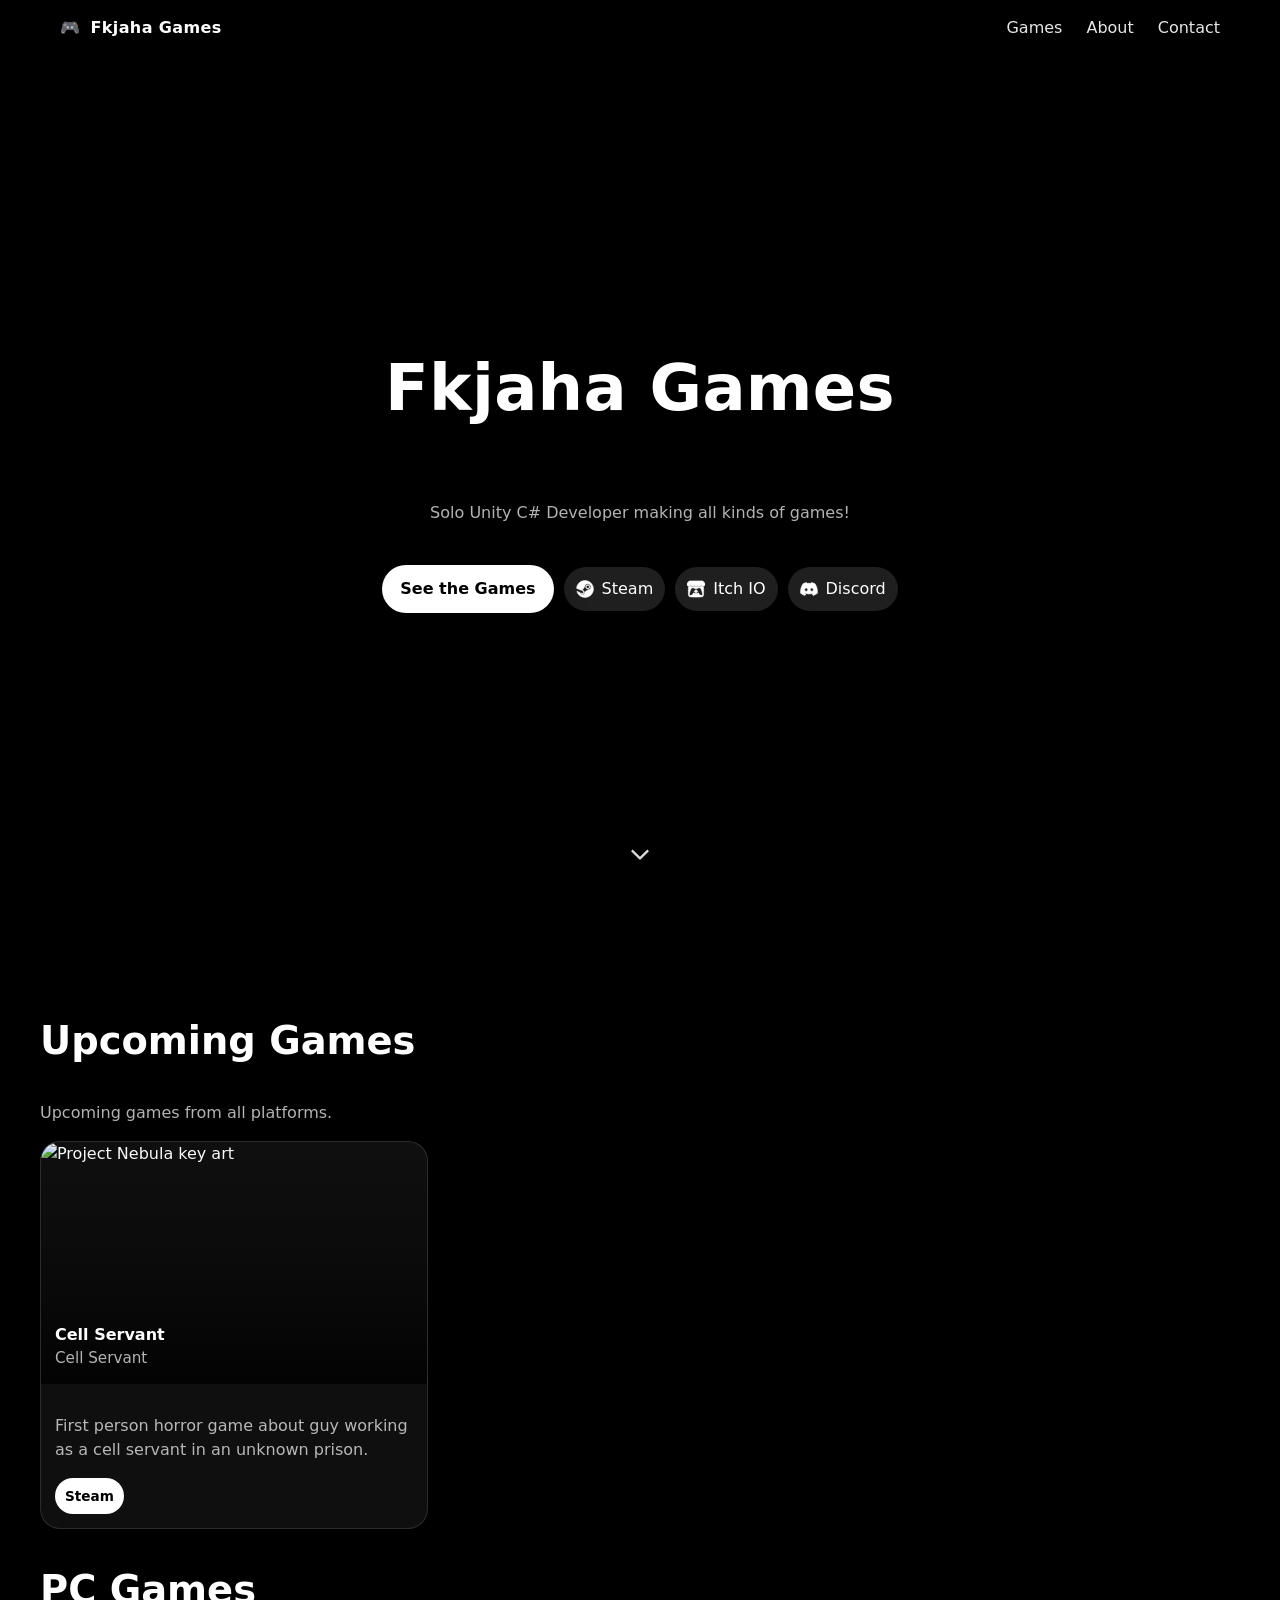
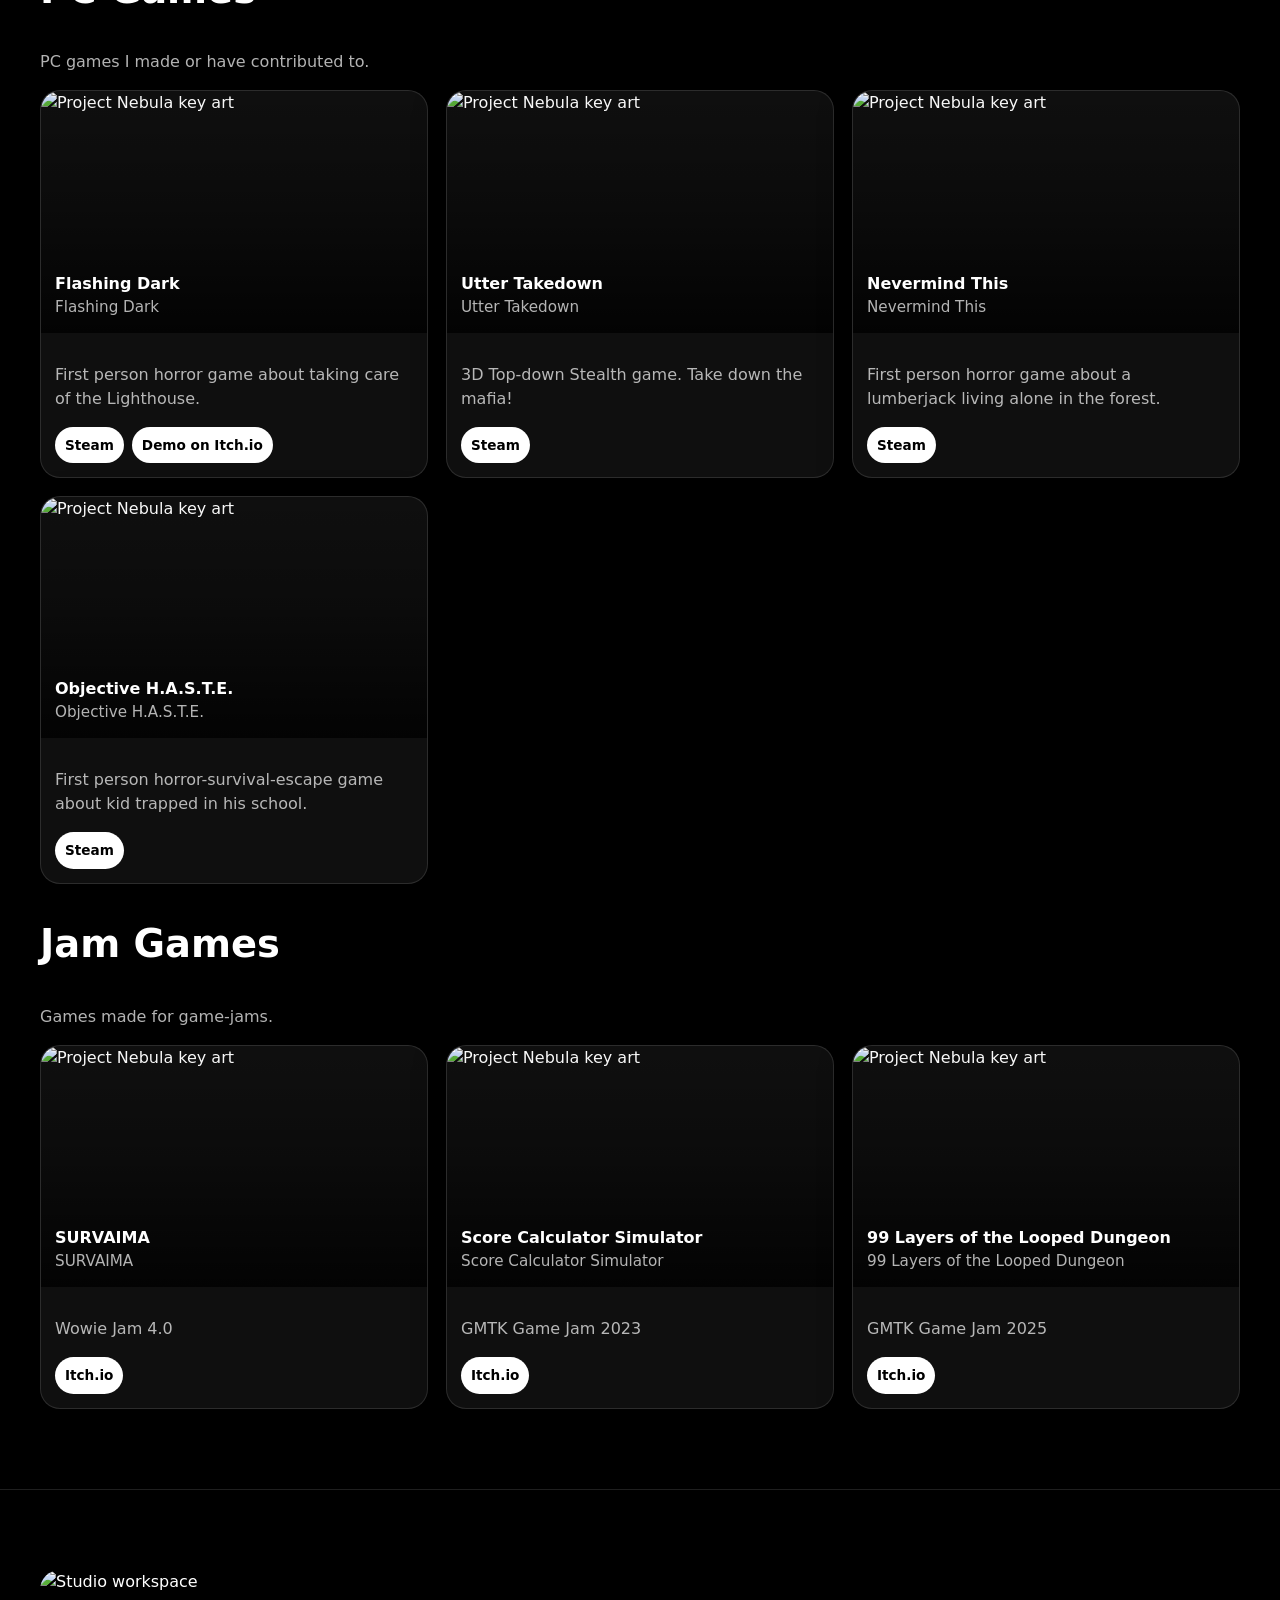
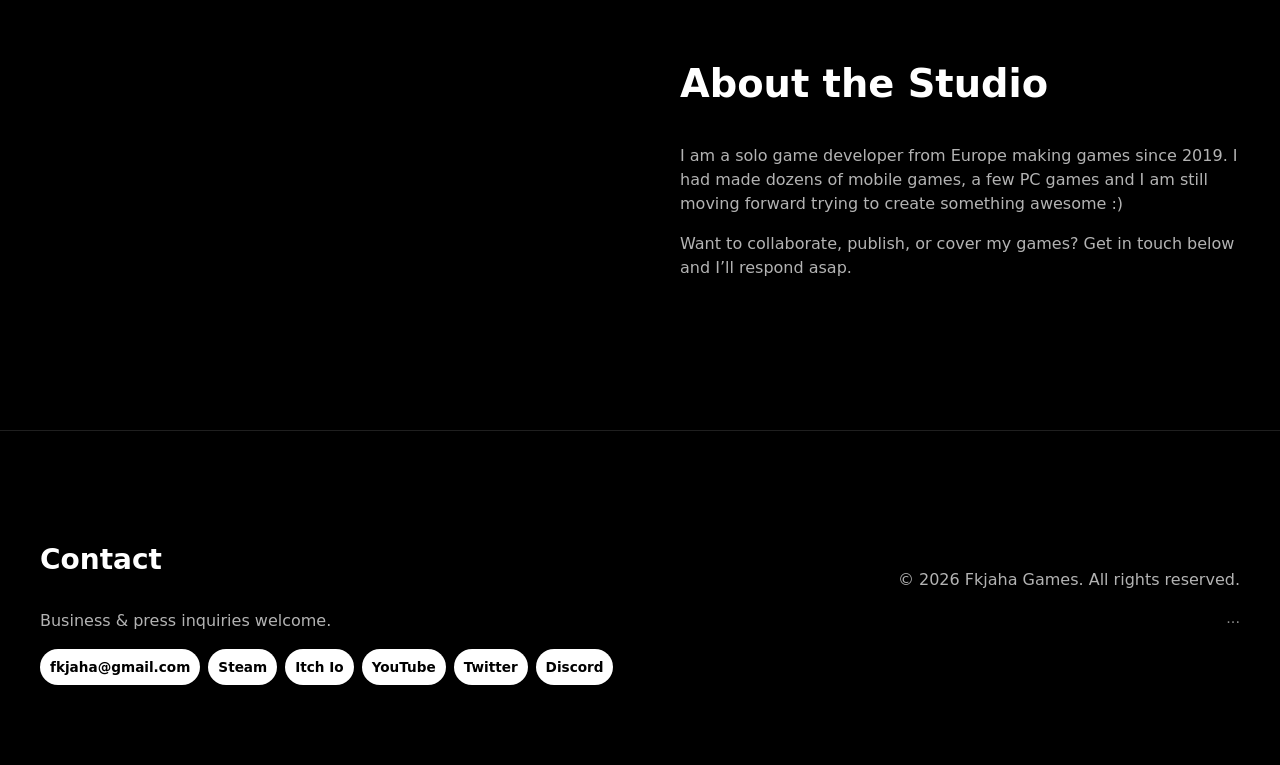
==== index.html @ a29e0e58 "3.1 - more games" ====
<!DOCTYPE html>
<html lang="en">
<head>
  <meta charset="utf-8" />
  <meta name="viewport" content="width=device-width, initial-scale=1" />
  <title>Fkjaha Games</title>
  <link rel="icon" type="image/png" href="https://yt3.googleusercontent.com/ytc/AIdro_mmGv72A8cWtKlKcP1cpqlH56j5a9amsbI1IJMh0xa7Dw=s160-c-k-c0x00ffffff-no-rj">
  <meta name="description" content="Fkjaha - a solo unity c# game developer." />
  <style>
    :root{
      --bg:#000;--fg:#fff;--muted:rgba(255,255,255,.7);--muted2:rgba(255,255,255,.55);
      --card:rgba(255,255,255,.06);--card-border:rgba(255,255,255,.12);
      --accent:#fff;--radius:16px;--radius-lg:20px;--shadow:0 10px 30px rgba(0,0,0,.5);
      --max:1200px
    }
    *{box-sizing:border-box}
    html,body{height:100%}
    html{scroll-behavior:smooth}
    body{margin:0;background:var(--bg);color:var(--fg);font:16px/1.5 system-ui,-apple-system,Segoe UI,Roboto,Ubuntu,"Helvetica Neue",Arial}
    a{color:inherit;text-decoration:none}
    img,video{display:block;max-width:100%}

    /* Header */
    header.site-header{position:fixed;inset:0 auto auto 0;height:auto;z-index:50;width:100%;transition:background .25s ease,backdrop-filter .25s ease}
    header.site-header .wrap{max-width:var(--max);margin:0 auto;padding:16px 20px;display:flex;align-items:center;justify-content:space-between}
    header.site-header a.brand{display:flex;gap:10px;align-items:center;font-weight:700;letter-spacing:.4px}
    header.site-header nav{display:none;gap:24px}
    header.site-header.solid{background:rgba(0,0,0,.8);backdrop-filter:saturate(120%) blur(8px)}
    @media (min-width: 768px){header.site-header nav{display:flex}}
    header.site-header nav a{opacity:.9}
    header.site-header nav a:hover{opacity:1}

    /* Hero */
    section.hero{position:relative;height:100svh;overflow:hidden}
    .hero .bg-video{position:absolute;inset:0}
    .hero .bg-video video{width:100%;height:100%;object-fit:cover}
    .hero .overlay{position:absolute;inset:0;background:linear-gradient(#00000066,#00000055 30%,#000000cc)}
    .hero .content{position:relative;z-index:1;height:100%;display:flex;flex-direction:column;align-items:center;justify-content:center;text-align:center;padding:0 24px}
    .title{font-size:clamp(32px,6vw,64px);font-weight:900;letter-spacing:.3px;text-shadow:0 6px 24px rgba(0,0,0,.5)}
    .tagline{margin-top:12px;max-width:720px;color:var(--muted)}
    .cta-row{margin-top:24px;display:flex;gap:10px;align-items:center;flex-wrap:wrap;justify-content:center}
    .btn{background:var(--accent);color:#000;padding:12px 18px;border-radius:999px;font-weight:700;box-shadow:var(--shadow);transform:translateY(0);transition:transform .12s ease}
    .btn:hover{transform:translateY(-2px)}
    .social-pill{display:inline-flex;align-items:center;gap:8px;background:rgba(255,255,255,.12);padding:10px 12px;border-radius:999px}
    .social-pill:hover{background:rgba(255,255,255,.2)}
    .chevron{position:absolute;bottom:24px;opacity:.85}
    .chevron svg{width:28px;height:28px;animation:float 1.4s infinite}
    @media (prefers-reduced-motion: reduce){.chevron svg{animation:none}}
    @keyframes float{0%,100%{transform:translateY(0)}50%{transform:translateY(-6px)}}

    /* Sections */
    section{position:relative}
    .section{padding:80px 20px}
    .container{max-width:var(--max);margin:0 auto}
    .h2{font-size:clamp(26px,3vw,40px);font-weight:800}
    .muted{color:var(--muted)}

    /* Games grid */
    .grid{display:grid;gap:18px}
    @media(min-width:640px){.grid{grid-template-columns:repeat(2,1fr)}}
    @media(min-width:1024px){.grid{grid-template-columns:repeat(3,1fr)}}

    .game-card{position:relative;overflow:hidden;border-radius:var(--radius-lg);background:var(--card);border:1px solid var(--card-border);box-shadow:var(--shadow)}
    .game-media{position:relative;aspect-ratio:16/10}
    .card-cover,.card-video{position:absolute;inset:0;width:100%;height:100%;object-fit:cover;transition:opacity .35s ease}
    .card-video{opacity:0}
    .game-card:hover .card-video{opacity:1}
    .game-card:hover .card-cover{opacity:0}
    .media-grad{position:absolute;inset:0;background:linear-gradient(to top,rgba(0,0,0,.8),rgba(0,0,0,.25) 55%,transparent)}
    .card-text{position:absolute;left:0;right:0;bottom:0;padding:14px}
    .game-title{font-weight:700}
    .game-sub{color:var(--muted);font-size:.95rem}
    .body{padding:14px}
    .links{display:flex;gap:8px;flex-wrap:wrap;margin-top:10px}
    .chip{display:inline-flex;align-items:center;gap:8px;background:#fff;color:#000;padding:8px 10px;border-radius:999px;font-weight:700;font-size:.85rem}

    /* About */
    .about{display:grid;gap:24px;align-items:center}
    @media(min-width: 900px){.about{grid-template-columns:1.1fr 1fr}}
    .about img{border-radius:var(--radius-lg);box-shadow:var(--shadow);height:380px;object-fit:cover;width:100%}

    /* Footer */
    footer{border-top:1px solid var(--card-border)}
    .footer-wrap{display:grid;gap:24px;align-items:center}
    @media(min-width: 900px){.footer-wrap{grid-template-columns:1fr 1fr}}
    .right{text-align:left}
    @media(min-width: 900px){.right{text-align:right}}
    .note{color:var(--muted2);font-size:.9rem}
  </style>
  <script>
	function createGameElement(project) {
	  let game = `
	  <article class="game-card" data-game>
          <div class="game-media">
            <img class="card-cover" src=${project.image} alt="Project Nebula key art">
            <video class="card-video" muted playsinline loop preload="metadata">
              <source src=${project.videoPath} type="video/mp4">
            </video>
            <div class="media-grad" aria-hidden="true"></div>
            <div class="card-text">
              <div class="game-title">${project.title}</div>
              <div class="game-sub">${project.title}</div>
            </div>
          </div>
          <div class="body">
            <p class="muted">${project.shortDescription}</p>
            <div class="links">

			${project.links.map(link => `<a class="chip" href=${link.url} target="_blank" rel="noreferrer noopener">${link.name}</a>`).join('')}

            </div>
          </div>
        </article>`;

	  return game;
	}
  
  	const projects = [
    {
	  title: "Flashing Dark",
	  shortDescription: "First person horror game about taking care of the Lighthouse.",
	  image: "https://shared.fastly.steamstatic.com/store_item_assets/steam/apps/2838490/capsule_616x353.jpg?t=1746367778);",
	  links: [
		{ name: "Steam", url: "https://store.steampowered.com/app/2838490/Flashing_Dark/" },
		{ name: "Demo on Itch.io", url: "https://fkjaha.itch.io" },
	  ],
	  videoPath: "/assets/flashing_trailer_steam.mp4"
	},
	{
	  title: "Utter Takedown",
	  shortDescription: "3D Top-down Stealth game. Take down the mafia!",
	  image: "https://shared.fastly.steamstatic.com/store_item_assets/steam/apps/2338500/capsule_616x353.jpg?t=1746367739)",
	  links: [
		{ name: "Steam", url: "https://store.steampowered.com/app/2338500/Utter_Takedown/" },
	  ],
	  videoPath: "/assets/ut_trailer_steam.mp4"
	},
	{
	  title: "Nevermind This",
	  shortDescription: "First person horror game about a lumberjack living alone in the forest.",
	  image: "https://shared.fastly.steamstatic.com/store_item_assets/steam/apps/2181100/capsule_616x353.jpg?t=1746367686)",
	  links: [
		{ name: "Steam", url: "https://store.steampowered.com/app/2181100/Nevermind_This/" },
	  ],
	  videoPath: "/assets/nevermind_trailer_steam.mp4"
	},
	{
	  title: "Objective H.A.S.T.E.",
	  shortDescription: "First person horror-survival-escape game about kid trapped in his school.",
	  image: "https://shared.fastly.steamstatic.com/store_item_assets/steam/apps/1631170/capsule_616x353.jpg?t=1746367957)",
	  links: [
		{ name: "Steam", url: "https://store.steampowered.com/app/1631170/Objective_HASTE__Survival_Horror_Escape/" },
	  ],
	  videoPath: "/assets/ohaste_trailer_steam.mp4"
	}
	];
	
	const projectsUnreleased = [
	{
	  title: "Cell Servant",
	  shortDescription: "First person horror game about guy working as a cell servant in an unknown prison.",
	  image: "https://shared.fastly.steamstatic.com/store_item_assets/steam/apps/3686460/123a81c3f212382c99235f05fb83f33fbe8a0d79/capsule_616x353.jpg?t=1746756738",
	  links: [
		{ name: "Steam", url: "https://store.steampowered.com/app/3686460/Cell_Servant/?curator_clanid=4777282" },
	  ],
	  videoPath: "/assets/trailer.mp4"
	}
	];
	
	const projectsMobile = [
    {
	  title: "The Rock | Dwayne Johnson",
	  shortDescription: "100k+ Downloads in 2021",
	  image: "https://image.winudf.com/v2/image1/Y29tLkZramFoYS5Ta2FsYV9zY3JlZW5fNV8xNjM2NTcxOTI3XzAyNw/screen-5.webp?fakeurl=1&type=.webp",
	  links: [
		{ name: "APK Pure", url: "https://apkpure.com/the-rock-dwayne-johnson/com.Fkjaha.Skala" },
	  ],
	  videoPath: "/assets/flashing_trailer_steam.mp4"
	}
	];
	
	const projectsJams = [
    {
	  title: "SURVAIMA",
	  shortDescription: "Wowie Jam 4.0",
	  image: "https://img.itch.zone/aW1hZ2UvMTY2MzYxMC85NzkxNjA4LnBuZw==/original/WayM%2BX.png",
	  links: [
		{ name: "Itch.io", url: "https://fkjaha.itch.io/survaima" },
	  ],
	  videoPath: "/assets/flashing_trailer_steam.mp4"
	},
	{
	  title: "Score Calculator Simulator",
	  shortDescription: "GMTK Game Jam 2023",
	  image: "https://img.itch.zone/aW1nLzEyNzIxNjY2LnBuZw==/315x250%23c/Vq0kK2.png",
	  links: [
		{ name: "Itch.io", url: "https://fkjaha.itch.io/score-calculator" },
	  ],
	  videoPath: "/assets/flashing_trailer_steam.mp4"
	},
	{
	  title: "99 Layers of the Looped Dungeon",
	  shortDescription: "GMTK Game Jam 2025",
	  image: "https://img.itch.zone/aW1hZ2UvMzc3NzM5MS8yMjUwOTc2Ny5wbmc=/347x500/lNKfKl.png",
	  links: [
		{ name: "Itch.io", url: "https://fkjaha.itch.io/99-layers-of-the-looped-dungeon" },
	  ],
	  videoPath: "/assets/flashing_trailer_steam.mp4"
	},
	];
  </script>
</head>
<body>
  <!-- Header -->
  <header class="site-header" id="siteHeader">
    <div class="wrap">
      <a href="#top" class="brand" aria-label="Fkjaha Games">
        <span aria-hidden="true">🎮</span>
        <span id="brandName">Fkjaha Games</span>
      </a>
      <nav aria-label="Primary">
        <a href="#games">Games</a>
        <a href="#about">About</a>
        <a href="#contact">Contact</a>
      </nav>
    </div>
  </header>

  <!-- Hero -->
  <section class="hero" id="top">
    <div class="bg-video" aria-hidden="true">
      <video id="heroVideo" autoplay muted playsinline loop poster="https://images.unsplash.com/photo-1520975618314-8fbc362f7c83?q=80&w=2000&auto=format&fit=crop">
        <source src="/assets/trailer.webm" type="video/webm" />
      </video>
    </div>
    <div class="overlay" aria-hidden="true"></div>
    <div class="content">
      <h1 class="title" id="studioTitle">Fkjaha Games</h1>
      <p class="tagline">Solo Unity C# Developer making all kinds of games!</p>
      <div class="cta-row">
        <a class="btn" href="#games">See the Games</a>
        <a class="social-pill" href="https://store.steampowered.com/curator/43783746" target="_blank" rel="noreferrer noopener" aria-label="Steam">
          <!-- simple icon -->
          <img src="/assets/steam.svg" alt="Custom icon" width="18" height="18" aria-hidden="true" />
          <span>Steam</span>
        </a>
        <a class="social-pill" href="https://fkjaha.itch.io" target="_blank" rel="noreferrer noopener" aria-label="YouTube">
          <img src="/assets/itchio.svg" alt="Custom icon" width="18" height="18" aria-hidden="true" />
          <span>Itch IO</span>
        </a>
        <a class="social-pill" href="https://discord.com/invite/wX6b8AcDfS" target="_blank" rel="noreferrer noopener" aria-label="Discord">
          <img src="/assets/discord.svg" alt="Custom icon" width="18" height="18" aria-hidden="true" />
          <span>Discord</span>
        </a>
      </div>
      <a class="chevron" href="#games" aria-label="Scroll to games">
        <svg viewBox="0 0 24 24" fill="currentColor" aria-hidden="true"><path d="M12 16a1 1 0 0 1-.7-.3l-7-7 1.4-1.4L12 13.6l6.3-6.3 1.4 1.4-7 7a1 1 0 0 1-.7.3Z"/></svg>
      </a>
    </div>
  </section>

  <!-- Games -->
  <section id="games" class="section">
	<div class="container">
      <h2 class="h2">Upcoming Games</h2>
      <p class="muted" style="max-width:720px">Upcoming games from all platforms.</p>

      <div class="grid" id="gamesGrid">
	  
	    <script>
		
			projectsUnreleased.forEach(project => {
			  document.write(createGameElement(project));
			});
			
		</script>
        
      </div>
    </div>
  
    <div class="container">
      <h2 class="h2">PC Games</h2>
      <p class="muted" style="max-width:720px">PC games I made or have contributed to.</p>

      <div class="grid" id="gamesGrid">
	  
	    <script>
		
			projects.forEach(project => {
			  document.write(createGameElement(project));
			});
			
		</script>
        
      </div>
    </div>
	<!-- About 
	<div class="container">
      <h2 class="h2">Mobile Games</h2>
      <p class="muted" style="max-width:720px">Mobile games I made or have contributed to.</p>

      <div class="grid" id="gamesGrid">
	  
	    <script>
		
			projectsMobile.forEach(project => {
			  document.write(createGameElement(project));
			});
			
		</script>
        
      </div>
    </div>-->
	
	<div class="container">
      <h2 class="h2">Jam Games</h2>
      <p class="muted" style="max-width:720px">Games made for game-jams.</p>

      <div class="grid" id="gamesGrid">
	  
	    <script>
		
			projectsJams.forEach(project => {
			  document.write(createGameElement(project));
			});
			
		</script>
        
      </div>
    </div>
  </section>

  <!-- About -->
  <section id="about" class="section" style="border-top:1px solid var(--card-border)">
    <div class="container about">
      <img src="https://images.unsplash.com/photo-1550751827-4bd374c3f58b?q=80&w=1800&auto=format&fit=crop" alt="Studio workspace">
      <div>
        <h2 class="h2">About the Studio</h2>
        <p class="muted" style="margin-top:12px">I am a solo game developer from Europe making games since 2019. I had made dozens of mobile games, a few PC games and I am still moving forward trying to create something awesome :)</p>
        <p class="muted" style="margin-top:12px">Want to collaborate, publish, or cover my games? Get in touch below and I’ll respond asap.</p>
      </div>
    </div>
  </section>

  <!-- Contact / Footer -->
  <footer id="contact" class="section">
    <div class="container footer-wrap">
      <div>
        <h3 class="h2" style="font-size:28px">Contact</h3>
        <p class="muted" style="margin-top:8px">Business & press inquiries welcome.</p>
        <div class="links" style="margin-top:12px;flex-wrap:wrap">
          <a class="chip" href="mailto:fkjaha@gmail.com">fkjaha@gmail.com</a>
          <a class="chip" href="https://store.steampowered.com/curator/43783746" target="_blank" rel="noreferrer noopener">Steam</a>
		  <a class="chip" href="https://fkjaha.itch.io" target="_blank" rel="noreferrer noopener">Itch Io</a>
          <a class="chip" href="https://www.youtube.com/@fkjahadev" target="_blank" rel="noreferrer noopener">YouTube</a>
          <a class="chip" href="https://x.com/fkjaha_dev" target="_blank" rel="noreferrer noopener">Twitter</a>
          <a class="chip" href="https://discord.com/invite/wX6b8AcDfS" target="_blank" rel="noreferrer noopener">Discord</a>
        </div>
      </div>
      <div class="right">
        <p class="muted">© <span id="year"></span> Fkjaha Games. All rights reserved.</p>
        <p class="note" style="margin-top:6px"> ... </p>
      </div>
    </div>
  </footer>

  <script>
    // Sticky header background
    const header = document.getElementById('siteHeader');
    const onScroll = () => {
      if (window.scrollY > 40) header.classList.add('solid');
      else header.classList.remove('solid');
    };
    onScroll();
    window.addEventListener('scroll', onScroll, { passive: true });

    // Game card hover play/pause logic
    const cards = document.querySelectorAll('[data-game]');
    cards.forEach(card => {
      const video = card.querySelector('video.card-video');
      if (!video) return;
      card.addEventListener('mouseenter', () => { try { video.currentTime = 0; video.play(); } catch(e){} });
      card.addEventListener('mouseleave', () => { try { video.pause(); video.currentTime = 0; } catch(e){} });
      // On focus within (keyboard users), play; on blur, pause
      card.addEventListener('focusin', () => { try { video.currentTime = 0; video.play(); } catch(e){} });
      card.addEventListener('focusout', () => { try { video.pause(); video.currentTime = 0; } catch(e){} });
    });

    // Year
    document.getElementById('year').textContent = new Date().getFullYear();
  </script>

  <!--
    🔧 How to use:
    1) Save this as index.html and place your files under /assets/
       - /assets/hero.mp4 (or .webm)
       - /assets/trailers/nebula.mp4, echo.mp4, rift.mp4
    2) Replace titles, text, links, and images with your own.
    3) For more games, duplicate a .game-card and update its contents.
  -->
</body>
</html>
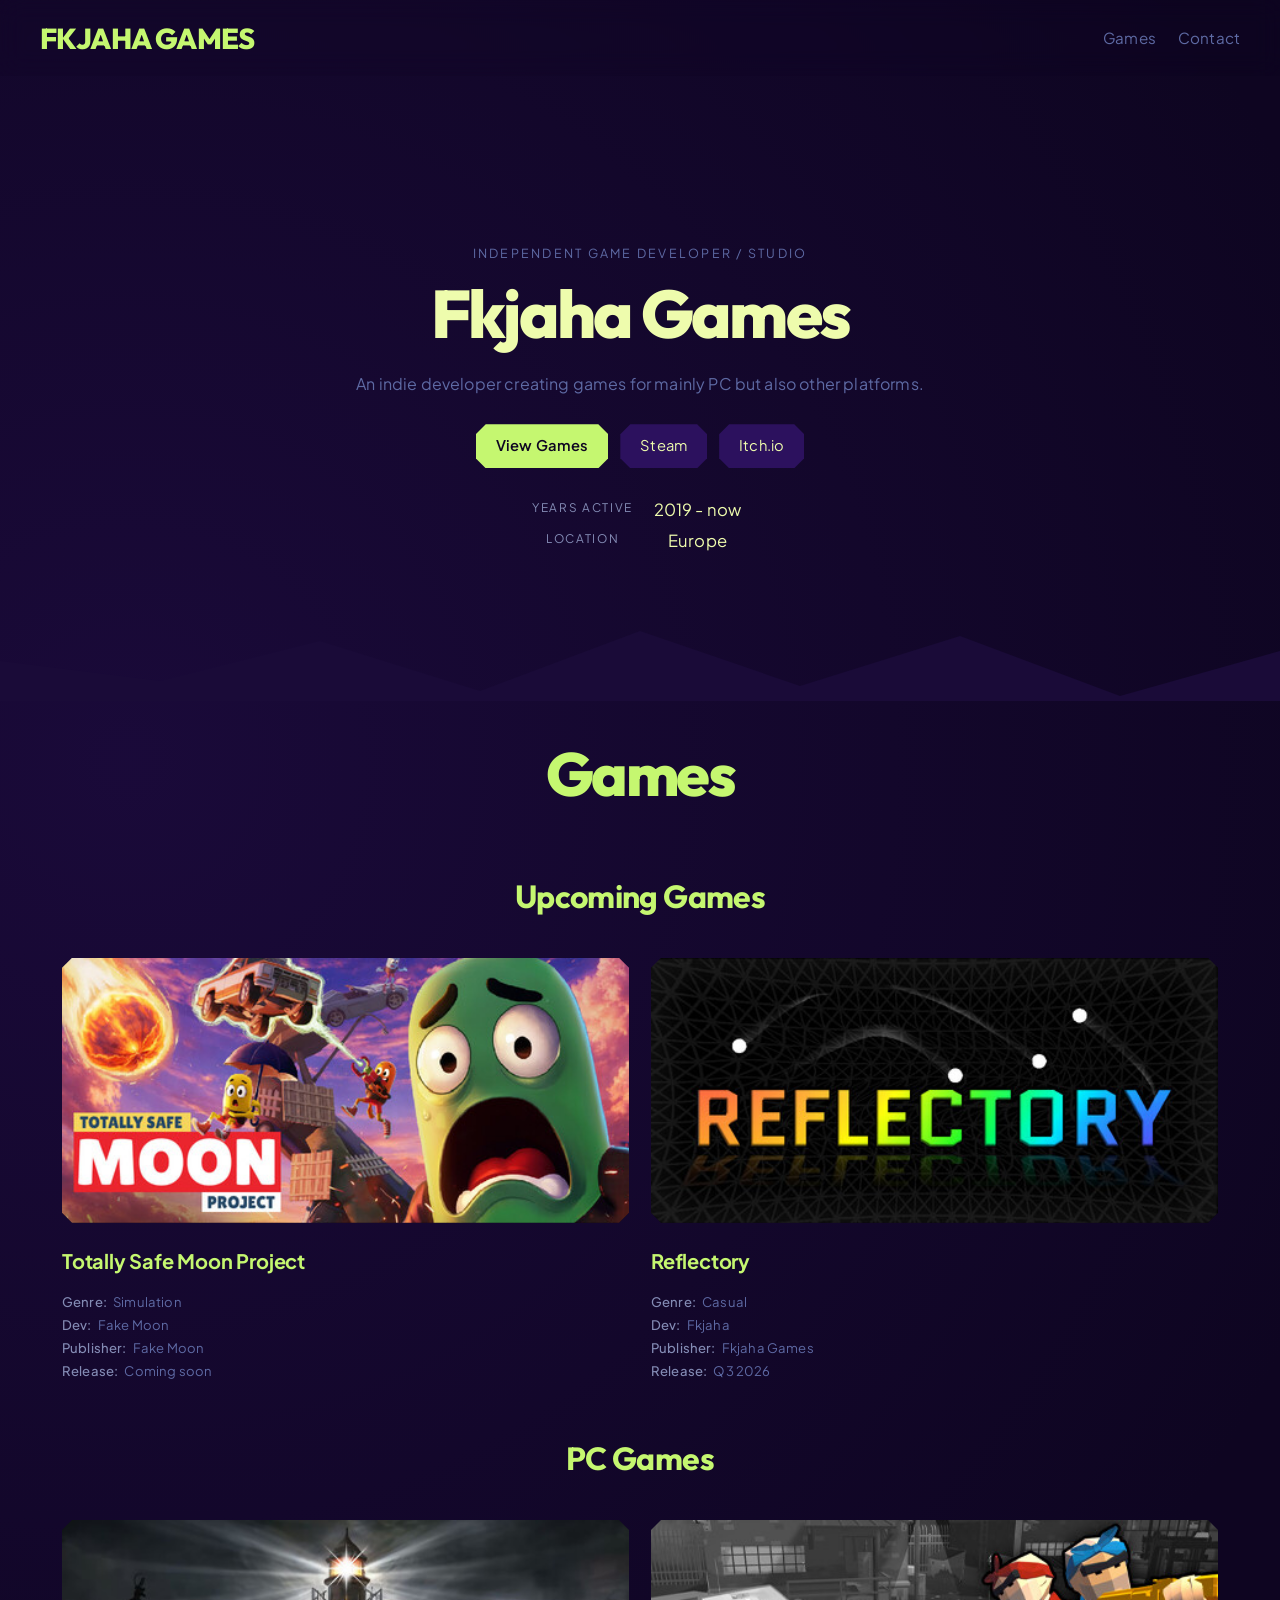
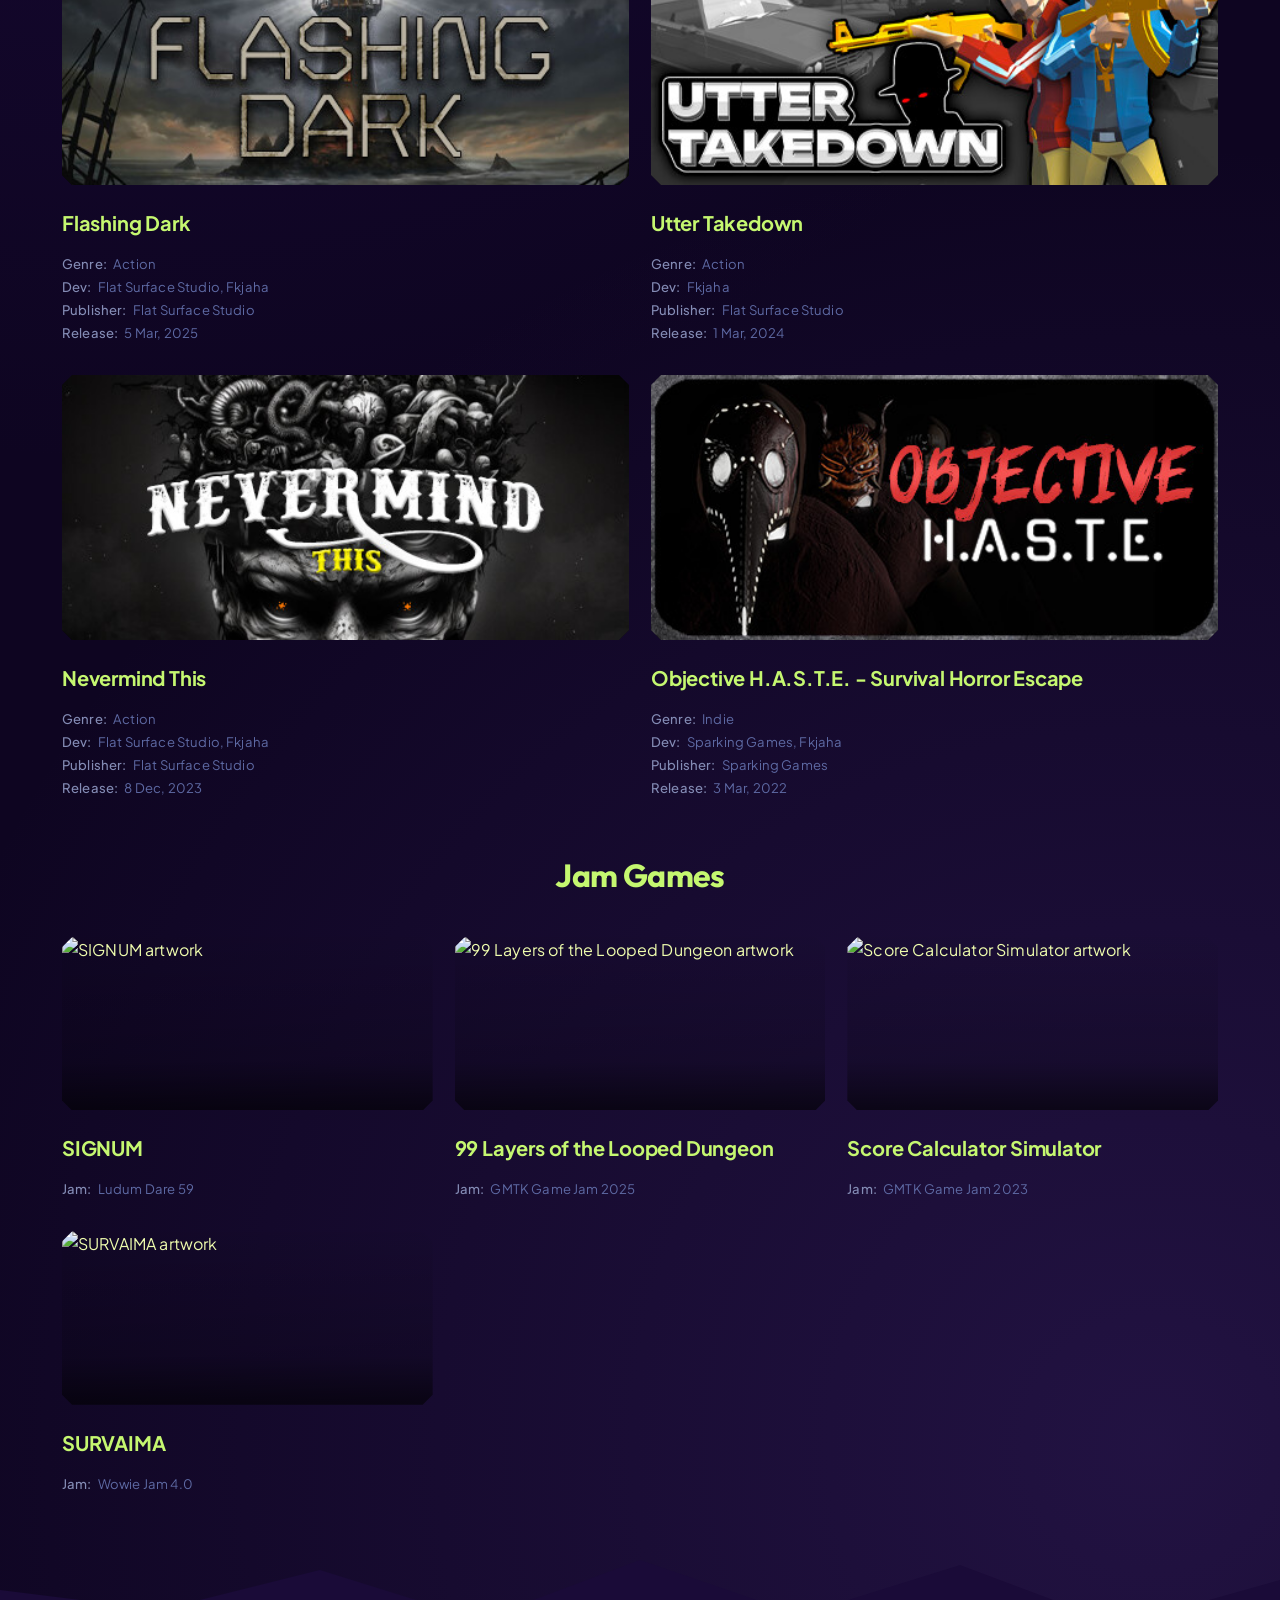
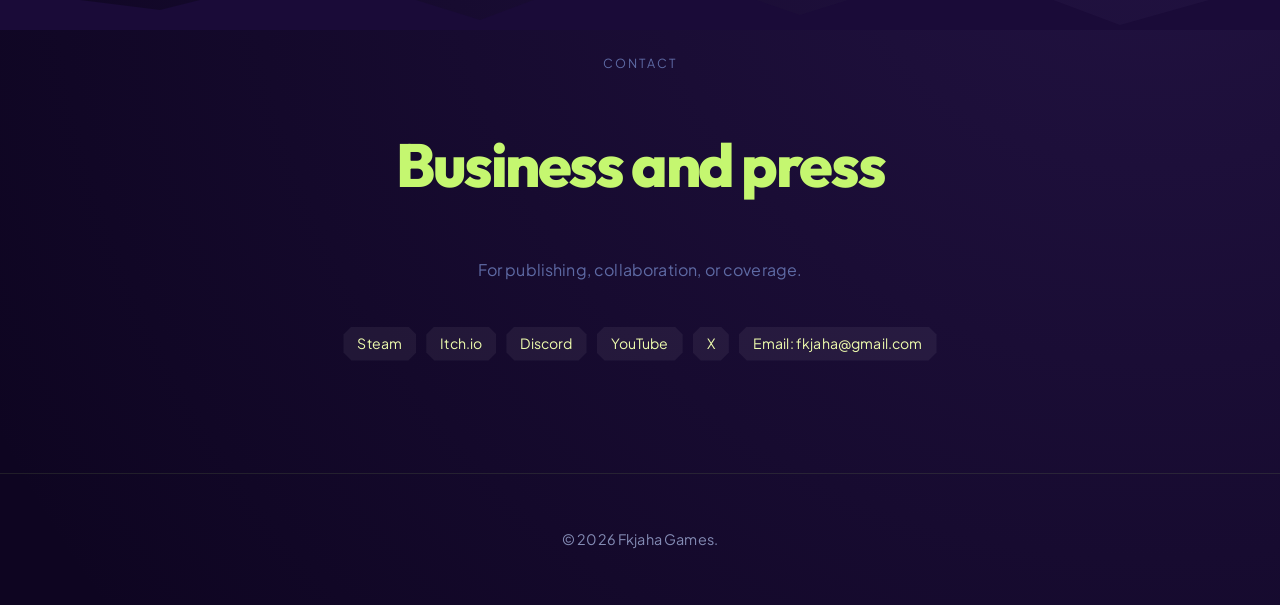
==== commit ce9cbe12: "4 (new website)" ====
--- a/index.html
+++ b/index.html
@@ -1,402 +1,90 @@
 <!DOCTYPE html>
 <html lang="en">
+
 <head>
   <meta charset="utf-8" />
   <meta name="viewport" content="width=device-width, initial-scale=1" />
+  <meta name="color-scheme" content="dark" />
   <title>Fkjaha Games</title>
-  <link rel="icon" type="image/png" href="https://yt3.googleusercontent.com/ytc/AIdro_mmGv72A8cWtKlKcP1cpqlH56j5a9amsbI1IJMh0xa7Dw=s160-c-k-c0x00ffffff-no-rj">
-  <meta name="description" content="Fkjaha - a solo unity c# game developer." />
-  <style>
-    :root{
-      --bg:#000;--fg:#fff;--muted:rgba(255,255,255,.7);--muted2:rgba(255,255,255,.55);
-      --card:rgba(255,255,255,.06);--card-border:rgba(255,255,255,.12);
-      --accent:#fff;--radius:16px;--radius-lg:20px;--shadow:0 10px 30px rgba(0,0,0,.5);
-      --max:1200px
-    }
-    *{box-sizing:border-box}
-    html,body{height:100%}
-    html{scroll-behavior:smooth}
-    body{margin:0;background:var(--bg);color:var(--fg);font:16px/1.5 system-ui,-apple-system,Segoe UI,Roboto,Ubuntu,"Helvetica Neue",Arial}
-    a{color:inherit;text-decoration:none}
-    img,video{display:block;max-width:100%}
+  <meta name="description"
+    content="Fkjaha Games — a solo game studio portfolio with a clean, editorial presentation and automatic Steam media support." />
+  <link rel="preconnect" href="https://fonts.googleapis.com">
+  <link rel="preconnect" href="https://fonts.gstatic.com" crossorigin>
+  <link
+    href="https://fonts.googleapis.com/css2?family=Outfit:wght@400;600;700;800&family=Plus+Jakarta+Sans:wght@400;500;600&display=swap"
+    rel="stylesheet">
+  <link rel="stylesheet" href="styles.css" />
+</head>
 
-    /* Header */
-    header.site-header{position:fixed;inset:0 auto auto 0;height:auto;z-index:50;width:100%;transition:background .25s ease,backdrop-filter .25s ease}
-    header.site-header .wrap{max-width:var(--max);margin:0 auto;padding:16px 20px;display:flex;align-items:center;justify-content:space-between}
-    header.site-header a.brand{display:flex;gap:10px;align-items:center;font-weight:700;letter-spacing:.4px}
-    header.site-header nav{display:none;gap:24px}
-    header.site-header.solid{background:rgba(0,0,0,.8);backdrop-filter:saturate(120%) blur(8px)}
-    @media (min-width: 768px){header.site-header nav{display:flex}}
-    header.site-header nav a{opacity:.9}
-    header.site-header nav a:hover{opacity:1}
+<body>
+  <a class="skip-link" href="#content">Skip to content</a>
 
-    /* Hero */
-    section.hero{position:relative;height:100svh;overflow:hidden}
-    .hero .bg-video{position:absolute;inset:0}
-    .hero .bg-video video{width:100%;height:100%;object-fit:cover}
-    .hero .overlay{position:absolute;inset:0;background:linear-gradient(#00000066,#00000055 30%,#000000cc)}
-    .hero .content{position:relative;z-index:1;height:100%;display:flex;flex-direction:column;align-items:center;justify-content:center;text-align:center;padding:0 24px}
-    .title{font-size:clamp(32px,6vw,64px);font-weight:900;letter-spacing:.3px;text-shadow:0 6px 24px rgba(0,0,0,.5)}
-    .tagline{margin-top:12px;max-width:720px;color:var(--muted)}
-    .cta-row{margin-top:24px;display:flex;gap:10px;align-items:center;flex-wrap:wrap;justify-content:center}
-    .btn{background:var(--accent);color:#000;padding:12px 18px;border-radius:999px;font-weight:700;box-shadow:var(--shadow);transform:translateY(0);transition:transform .12s ease}
-    .btn:hover{transform:translateY(-2px)}
-    .social-pill{display:inline-flex;align-items:center;gap:8px;background:rgba(255,255,255,.12);padding:10px 12px;border-radius:999px}
-    .social-pill:hover{background:rgba(255,255,255,.2)}
-    .chevron{position:absolute;bottom:24px;opacity:.85}
-    .chevron svg{width:28px;height:28px;animation:float 1.4s infinite}
-    @media (prefers-reduced-motion: reduce){.chevron svg{animation:none}}
-    @keyframes float{0%,100%{transform:translateY(0)}50%{transform:translateY(-6px)}}
+  <header class="site-header" id="siteHeader">
+    <div class="shell header-shell">
+      <a href="index.html" class="brand">
+        <div class="brand-text">
+          <strong>Fkjaha Games</strong>
+        </div>
+      </a>
 
-    /* Sections */
-    section{position:relative}
-    .section{padding:80px 20px}
-    .container{max-width:var(--max);margin:0 auto}
-    .h2{font-size:clamp(26px,3vw,40px);font-weight:800}
-    .muted{color:var(--muted)}
-
-    /* Games grid */
-    .grid{display:grid;gap:18px}
-    @media(min-width:640px){.grid{grid-template-columns:repeat(2,1fr)}}
-    @media(min-width:1024px){.grid{grid-template-columns:repeat(3,1fr)}}
-
-    .game-card{position:relative;overflow:hidden;border-radius:var(--radius-lg);background:var(--card);border:1px solid var(--card-border);box-shadow:var(--shadow)}
-    .game-media{position:relative;aspect-ratio:16/10}
-    .card-cover,.card-video{position:absolute;inset:0;width:100%;height:100%;object-fit:cover;transition:opacity .35s ease}
-    .card-video{opacity:0}
-    .game-card:hover .card-video{opacity:1}
-    .game-card:hover .card-cover{opacity:0}
-    .media-grad{position:absolute;inset:0;background:linear-gradient(to top,rgba(0,0,0,.8),rgba(0,0,0,.25) 55%,transparent)}
-    .card-text{position:absolute;left:0;right:0;bottom:0;padding:14px}
-    .game-title{font-weight:700}
-    .game-sub{color:var(--muted);font-size:.95rem}
-    .body{padding:14px}
-    .links{display:flex;gap:8px;flex-wrap:wrap;margin-top:10px}
-    .chip{display:inline-flex;align-items:center;gap:8px;background:#fff;color:#000;padding:8px 10px;border-radius:999px;font-weight:700;font-size:.85rem}
-
-    /* About */
-    .about{display:grid;gap:24px;align-items:center}
-    @media(min-width: 900px){.about{grid-template-columns:1.1fr 1fr}}
-    .about img{border-radius:var(--radius-lg);box-shadow:var(--shadow);height:380px;object-fit:cover;width:100%}
-
-    /* Footer */
-    footer{border-top:1px solid var(--card-border)}
-    .footer-wrap{display:grid;gap:24px;align-items:center}
-    @media(min-width: 900px){.footer-wrap{grid-template-columns:1fr 1fr}}
-    .right{text-align:left}
-    @media(min-width: 900px){.right{text-align:right}}
-    .note{color:var(--muted2);font-size:.9rem}
-  </style>
-  <script>
-	function createGameElement(project) {
-	  let game = `
-	  <article class="game-card" data-game>
-          <div class="game-media">
-            <img class="card-cover" src=${project.image} alt="Project Nebula key art">
-            <video class="card-video" muted playsinline loop preload="metadata">
-              <source src=${project.videoPath} type="video/mp4">
-            </video>
-            <div class="media-grad" aria-hidden="true"></div>
-            <div class="card-text">
-              <div class="game-title">${project.title}</div>
-              <div class="game-sub">${project.title}</div>
-            </div>
-          </div>
-          <div class="body">
-            <p class="muted">${project.shortDescription}</p>
-            <div class="links">
-
-			${project.links.map(link => `<a class="chip" href=${link.url} target="_blank" rel="noreferrer noopener">${link.name}</a>`).join('')}
-
-            </div>
-          </div>
-        </article>`;
-
-	  return game;
-	}
-  
-  	const projects = [
-    {
-	  title: "Flashing Dark",
-	  shortDescription: "First person horror game about taking care of the Lighthouse.",
-	  image: "https://shared.fastly.steamstatic.com/store_item_assets/steam/apps/2838490/capsule_616x353.jpg?t=1746367778);",
-	  links: [
-		{ name: "Steam", url: "https://store.steampowered.com/app/2838490/Flashing_Dark/" },
-		{ name: "Demo on Itch.io", url: "https://fkjaha.itch.io" },
-	  ],
-	  videoPath: "/assets/flashing_trailer_steam.mp4"
-	},
-	{
-	  title: "Utter Takedown",
-	  shortDescription: "3D Top-down Stealth game. Take down the mafia!",
-	  image: "https://shared.fastly.steamstatic.com/store_item_assets/steam/apps/2338500/capsule_616x353.jpg?t=1746367739)",
-	  links: [
-		{ name: "Steam", url: "https://store.steampowered.com/app/2338500/Utter_Takedown/" },
-	  ],
-	  videoPath: "/assets/ut_trailer_steam.mp4"
-	},
-	{
-	  title: "Nevermind This",
-	  shortDescription: "First person horror game about a lumberjack living alone in the forest.",
-	  image: "https://shared.fastly.steamstatic.com/store_item_assets/steam/apps/2181100/capsule_616x353.jpg?t=1746367686)",
-	  links: [
-		{ name: "Steam", url: "https://store.steampowered.com/app/2181100/Nevermind_This/" },
-	  ],
-	  videoPath: "/assets/nevermind_trailer_steam.mp4"
-	},
-	{
-	  title: "Objective H.A.S.T.E.",
-	  shortDescription: "First person horror-survival-escape game about kid trapped in his school.",
-	  image: "https://shared.fastly.steamstatic.com/store_item_assets/steam/apps/1631170/capsule_616x353.jpg?t=1746367957)",
-	  links: [
-		{ name: "Steam", url: "https://store.steampowered.com/app/1631170/Objective_HASTE__Survival_Horror_Escape/" },
-	  ],
-	  videoPath: "/assets/ohaste_trailer_steam.mp4"
-	}
-	];
-	
-	const projectsUnreleased = [
-	{
-	  title: "Cell Servant",
-	  shortDescription: "First person horror game about guy working as a cell servant in an unknown prison.",
-	  image: "https://shared.fastly.steamstatic.com/store_item_assets/steam/apps/3686460/123a81c3f212382c99235f05fb83f33fbe8a0d79/capsule_616x353.jpg?t=1746756738",
-	  links: [
-		{ name: "Steam", url: "https://store.steampowered.com/app/3686460/Cell_Servant/?curator_clanid=4777282" },
-	  ],
-	  videoPath: "/assets/trailer.mp4"
-	}
-	];
-	
-	const projectsMobile = [
-    {
-	  title: "The Rock | Dwayne Johnson",
-	  shortDescription: "100k+ Downloads in 2021",
-	  image: "https://image.winudf.com/v2/image1/Y29tLkZramFoYS5Ta2FsYV9zY3JlZW5fNV8xNjM2NTcxOTI3XzAyNw/screen-5.webp?fakeurl=1&type=.webp",
-	  links: [
-		{ name: "APK Pure", url: "https://apkpure.com/the-rock-dwayne-johnson/com.Fkjaha.Skala" },
-	  ],
-	  videoPath: "/assets/flashing_trailer_steam.mp4"
-	}
-	];
-	
-	const projectsJams = [
-    {
-	  title: "SURVAIMA",
-	  shortDescription: "Wowie Jam 4.0",
-	  image: "https://img.itch.zone/aW1hZ2UvMTY2MzYxMC85NzkxNjA4LnBuZw==/original/WayM%2BX.png",
-	  links: [
-		{ name: "Itch.io", url: "https://fkjaha.itch.io/survaima" },
-	  ],
-	  videoPath: "/assets/flashing_trailer_steam.mp4"
-	},
-	{
-	  title: "Score Calculator Simulator",
-	  shortDescription: "GMTK Game Jam 2023",
-	  image: "https://img.itch.zone/aW1nLzEyNzIxNjY2LnBuZw==/315x250%23c/Vq0kK2.png",
-	  links: [
-		{ name: "Itch.io", url: "https://fkjaha.itch.io/score-calculator" },
-	  ],
-	  videoPath: "/assets/flashing_trailer_steam.mp4"
-	},
-	{
-	  title: "99 Layers of the Looped Dungeon",
-	  shortDescription: "GMTK Game Jam 2025",
-	  image: "https://img.itch.zone/aW1hZ2UvMzc3NzM5MS8yMjUwOTc2Ny5wbmc=/347x500/lNKfKl.png",
-	  links: [
-		{ name: "Itch.io", url: "https://fkjaha.itch.io/99-layers-of-the-looped-dungeon" },
-	  ],
-	  videoPath: "/assets/flashing_trailer_steam.mp4"
-	},
-	];
-  </script>
-</head>
-<body>
-  <!-- Header -->
-  <header class="site-header" id="siteHeader">
-    <div class="wrap">
-      <a href="#top" class="brand" aria-label="Fkjaha Games">
-        <span aria-hidden="true">🎮</span>
-        <span id="brandName">Fkjaha Games</span>
-      </a>
-      <nav aria-label="Primary">
+      <nav class="primary-nav">
         <a href="#games">Games</a>
-        <a href="#about">About</a>
         <a href="#contact">Contact</a>
       </nav>
     </div>
   </header>
 
-  <!-- Hero -->
-  <section class="hero" id="top">
-    <div class="bg-video" aria-hidden="true">
-      <video id="heroVideo" autoplay muted playsinline loop poster="https://images.unsplash.com/photo-1520975618314-8fbc362f7c83?q=80&w=2000&auto=format&fit=crop">
-        <source src="/assets/trailer.webm" type="video/webm" />
-      </video>
-    </div>
-    <div class="overlay" aria-hidden="true"></div>
-    <div class="content">
-      <h1 class="title" id="studioTitle">Fkjaha Games</h1>
-      <p class="tagline">Solo Unity C# Developer making all kinds of games!</p>
-      <div class="cta-row">
-        <a class="btn" href="#games">See the Games</a>
-        <a class="social-pill" href="https://store.steampowered.com/curator/43783746" target="_blank" rel="noreferrer noopener" aria-label="Steam">
-          <!-- simple icon -->
-          <img src="/assets/steam.svg" alt="Custom icon" width="18" height="18" aria-hidden="true" />
-          <span>Steam</span>
-        </a>
-        <a class="social-pill" href="https://fkjaha.itch.io" target="_blank" rel="noreferrer noopener" aria-label="YouTube">
-          <img src="/assets/itchio.svg" alt="Custom icon" width="18" height="18" aria-hidden="true" />
-          <span>Itch IO</span>
-        </a>
-        <a class="social-pill" href="https://discord.com/invite/wX6b8AcDfS" target="_blank" rel="noreferrer noopener" aria-label="Discord">
-          <img src="/assets/discord.svg" alt="Custom icon" width="18" height="18" aria-hidden="true" />
-          <span>Discord</span>
-        </a>
+  <main id="content">
+    <section class="hero" id="top">
+      <div class="shell hero-shell">
+        <div class="hero-copy">
+          <p class="eyebrow" id="heroEyebrow">Independent game developer studio</p>
+          <h1 id="studioTitle">Fkjaha Games</h1>
+          <p class="lead" id="studioLead">
+            An indie developer creating games.
+          </p>
+
+          <div class="hero-actions" id="heroActions"></div>
+
+          <dl class="hero-stats" id="heroStats"></dl>
+        </div>
+
+
       </div>
-      <a class="chevron" href="#games" aria-label="Scroll to games">
-        <svg viewBox="0 0 24 24" fill="currentColor" aria-hidden="true"><path d="M12 16a1 1 0 0 1-.7-.3l-7-7 1.4-1.4L12 13.6l6.3-6.3 1.4 1.4-7 7a1 1 0 0 1-.7.3Z"/></svg>
-      </a>
-    </div>
-  </section>
+    </section>
 
-  <!-- Games -->
-  <section id="games" class="section">
-	<div class="container">
-      <h2 class="h2">Upcoming Games</h2>
-      <p class="muted" style="max-width:720px">Upcoming games from all platforms.</p>
+    <div class="lightning-divider"></div>
 
-      <div class="grid" id="gamesGrid">
-	  
-	    <script>
-		
-			projectsUnreleased.forEach(project => {
-			  document.write(createGameElement(project));
-			});
-			
-		</script>
-        
+    <section class="section section-tight" id="games">
+      <div class="shell">
+        <div class="section-heading">
+          <p class="eyebrow">Selected work</p>
+          <h2>Games</h2>
+        </div>
+
+        <div class="section-list" id="sectionList"></div>
       </div>
-    </div>
-  
-    <div class="container">
-      <h2 class="h2">PC Games</h2>
-      <p class="muted" style="max-width:720px">PC games I made or have contributed to.</p>
+    </section>
 
-      <div class="grid" id="gamesGrid">
-	  
-	    <script>
-		
-			projects.forEach(project => {
-			  document.write(createGameElement(project));
-			});
-			
-		</script>
-        
+    <div class="lightning-divider"></div>
+
+    <section class="section section-contact" id="contact">
+      <div class="shell contact-shell">
+        <p class="eyebrow">Contact</p>
+        <h2>Business and press</h2>
+        <p class="section-note">For publishing, collaboration, or coverage.</p>
+        <div class="contact-links" id="contactLinks"></div>
       </div>
-    </div>
-	<!-- About 
-	<div class="container">
-      <h2 class="h2">Mobile Games</h2>
-      <p class="muted" style="max-width:720px">Mobile games I made or have contributed to.</p>
+    </section>
+  </main>
 
-      <div class="grid" id="gamesGrid">
-	  
-	    <script>
-		
-			projectsMobile.forEach(project => {
-			  document.write(createGameElement(project));
-			});
-			
-		</script>
-        
-      </div>
-    </div>-->
-	
-	<div class="container">
-      <h2 class="h2">Jam Games</h2>
-      <p class="muted" style="max-width:720px">Games made for game-jams.</p>
-
-      <div class="grid" id="gamesGrid">
-	  
-	    <script>
-		
-			projectsJams.forEach(project => {
-			  document.write(createGameElement(project));
-			});
-			
-		</script>
-        
-      </div>
-    </div>
-  </section>
-
-  <!-- About -->
-  <section id="about" class="section" style="border-top:1px solid var(--card-border)">
-    <div class="container about">
-      <img src="https://images.unsplash.com/photo-1550751827-4bd374c3f58b?q=80&w=1800&auto=format&fit=crop" alt="Studio workspace">
-      <div>
-        <h2 class="h2">About the Studio</h2>
-        <p class="muted" style="margin-top:12px">I am a solo game developer from Europe making games since 2019. I had made dozens of mobile games, a few PC games and I am still moving forward trying to create something awesome :)</p>
-        <p class="muted" style="margin-top:12px">Want to collaborate, publish, or cover my games? Get in touch below and I’ll respond asap.</p>
-      </div>
-    </div>
-  </section>
-
-  <!-- Contact / Footer -->
-  <footer id="contact" class="section">
-    <div class="container footer-wrap">
-      <div>
-        <h3 class="h2" style="font-size:28px">Contact</h3>
-        <p class="muted" style="margin-top:8px">Business & press inquiries welcome.</p>
-        <div class="links" style="margin-top:12px;flex-wrap:wrap">
-          <a class="chip" href="mailto:fkjaha@gmail.com">fkjaha@gmail.com</a>
-          <a class="chip" href="https://store.steampowered.com/curator/43783746" target="_blank" rel="noreferrer noopener">Steam</a>
-		  <a class="chip" href="https://fkjaha.itch.io" target="_blank" rel="noreferrer noopener">Itch Io</a>
-          <a class="chip" href="https://www.youtube.com/@fkjahadev" target="_blank" rel="noreferrer noopener">YouTube</a>
-          <a class="chip" href="https://x.com/fkjaha_dev" target="_blank" rel="noreferrer noopener">Twitter</a>
-          <a class="chip" href="https://discord.com/invite/wX6b8AcDfS" target="_blank" rel="noreferrer noopener">Discord</a>
-        </div>
-      </div>
-      <div class="right">
-        <p class="muted">© <span id="year"></span> Fkjaha Games. All rights reserved.</p>
-        <p class="note" style="margin-top:6px"> ... </p>
-      </div>
+  <footer class="site-footer">
+    <div class="shell footer-shell">
+      <p id="footerText">© <span id="year"></span> Fkjaha Games.</p>
     </div>
   </footer>
 
-  <script>
-    // Sticky header background
-    const header = document.getElementById('siteHeader');
-    const onScroll = () => {
-      if (window.scrollY > 40) header.classList.add('solid');
-      else header.classList.remove('solid');
-    };
-    onScroll();
-    window.addEventListener('scroll', onScroll, { passive: true });
+  <script type="module" src="app.js"></script>
+</body>
 
-    // Game card hover play/pause logic
-    const cards = document.querySelectorAll('[data-game]');
-    cards.forEach(card => {
-      const video = card.querySelector('video.card-video');
-      if (!video) return;
-      card.addEventListener('mouseenter', () => { try { video.currentTime = 0; video.play(); } catch(e){} });
-      card.addEventListener('mouseleave', () => { try { video.pause(); video.currentTime = 0; } catch(e){} });
-      // On focus within (keyboard users), play; on blur, pause
-      card.addEventListener('focusin', () => { try { video.currentTime = 0; video.play(); } catch(e){} });
-      card.addEventListener('focusout', () => { try { video.pause(); video.currentTime = 0; } catch(e){} });
-    });
-
-    // Year
-    document.getElementById('year').textContent = new Date().getFullYear();
-  </script>
-
-  <!--
-    🔧 How to use:
-    1) Save this as index.html and place your files under /assets/
-       - /assets/hero.mp4 (or .webm)
-       - /assets/trailers/nebula.mp4, echo.mp4, rift.mp4
-    2) Replace titles, text, links, and images with your own.
-    3) For more games, duplicate a .game-card and update its contents.
-  -->
-</body>
-</html>
+</html>
--- a/styles.css
+++ b/styles.css
@@ -0,0 +1,658 @@
+:root {
+  --bg: #0e0521;
+  --bg-deep: #1a0b38;
+  --bg-elev: #2c115e;
+  --bg-soft: #50318f;
+  --text: #eefcad;
+  --muted: #5e6aa4;
+  --muted-2: #848cb5;
+  --accent: #c5f770;
+  --accent-soft: #68cb8a;
+  --line: rgba(197, 247, 112, 0.1);
+  --line-strong: rgba(197, 247, 112, 0.2);
+  --shadow: 0 18px 50px rgba(0, 0, 0, 0.6);
+  --max: 1200px;
+  --panel: rgba(80, 49, 143, 0.2);
+  --bevel: 10px;
+  --bevel-sm: 8px;
+  --card-gap: clamp(14px, 2vw, 22px);
+  --gap: clamp(18px, 2.5vw, 28px);
+  --font-title: "Outfit", ui-sans-serif, system-ui, sans-serif;
+  --font-body: "Plus Jakarta Sans", ui-sans-serif, system-ui, sans-serif;
+}
+
+* { box-sizing: border-box; }
+html { scroll-behavior: smooth; }
+body {
+  margin: 0;
+  background:
+    radial-gradient(circle at 10% 20%, rgba(44, 17, 94, 0.4), transparent 40%),
+    radial-gradient(circle at 90% 80%, rgba(80, 49, 143, 0.3), transparent 40%),
+    var(--bg);
+  color: var(--text);
+  font-family: var(--font-body);
+  line-height: 1.6;
+  letter-spacing: 0.01em;
+  -webkit-font-smoothing: antialiased;
+  text-rendering: optimizeLegibility;
+}
+
+img, video { display: block; max-width: 100%; }
+a { color: inherit; text-decoration: none; }
+button, input, textarea, select { font: inherit; }
+
+::selection { background: rgba(255,255,255,0.18); color: var(--text); }
+
+.shell {
+  width: min(var(--max), calc(100% - 40px));
+  margin: 0 auto;
+}
+
+.skip-link {
+  position: absolute;
+  left: -999px;
+  top: 16px;
+  background: var(--text);
+  color: #000;
+  padding: 10px 12px;
+  z-index: 999;
+}
+.skip-link:focus { left: 16px; }
+
+.site-header {
+  position: sticky;
+  top: 0;
+  z-index: 20;
+  background: rgba(14, 5, 33, 0.1);
+  backdrop-filter: blur(12px);
+  border-bottom: none;
+  transition: background 300ms ease;
+}
+.site-header.is-solid {
+  background: rgba(14, 5, 33, 0.45);
+}
+
+.header-shell {
+  min-height: 76px;
+  display: flex;
+  align-items: center;
+  justify-content: space-between;
+  gap: 18px;
+}
+
+.brand-text strong {
+  font-family: var(--font-title);
+  font-size: 1.8rem;
+  font-weight: 800;
+  letter-spacing: -0.02em;
+  color: var(--accent);
+  text-transform: uppercase;
+}
+
+.primary-nav {
+  display: flex;
+  gap: 22px;
+  color: var(--muted);
+  font-size: 0.95rem;
+}
+.primary-nav a {
+  position: relative;
+  transition: color 150ms ease;
+}
+.primary-nav a::after {
+  content: "";
+  position: absolute;
+  left: 0;
+  bottom: -8px;
+  width: 100%;
+  height: 1px;
+  background: currentColor;
+  transform: scaleX(0);
+  transform-origin: left;
+  transition: transform 150ms ease;
+}
+.primary-nav a:hover,
+.primary-nav a:focus-visible {
+  color: var(--accent);
+}
+.primary-nav a:hover::after,
+.primary-nav a:focus-visible::after {
+  transform: scaleX(1);
+}
+
+.hero {
+  padding: clamp(56px, 10vw, 120px) 0 clamp(36px, 6vw, 64px);
+}
+.hero-shell {
+  display: flex;
+  flex-direction: column;
+  align-items: center;
+  max-width: 820px;
+  margin: 0 auto;
+}
+
+
+
+.hero-copy {
+  padding: clamp(28px, 4vw, 48px) clamp(16px, 3vw, 28px);
+  display: flex;
+  flex-direction: column;
+  align-items: center;
+  text-align: center;
+  width: 100%;
+}
+
+.eyebrow {
+  margin: 0 0 14px;
+  color: var(--muted);
+  font-size: 0.78rem;
+  letter-spacing: 0.18em;
+  text-transform: uppercase;
+}
+.hero h1 {
+  margin: 0;
+  font-family: var(--font-title);
+  font-size: clamp(2.4rem, 8vw, 4.2rem);
+  line-height: 1.05;
+  letter-spacing: -0.04em;
+  font-weight: 800;
+}
+.lead {
+  margin: 22px auto 0;
+  max-width: 58ch;
+  color: var(--muted);
+  font-size: clamp(1rem, 1.2vw, 1.15rem);
+  line-height: 1.6;
+  text-align: center;
+}
+
+.hero-actions {
+  display: flex;
+  flex-wrap: wrap;
+  gap: 12px;
+  margin-top: 28px;
+  justify-content: center;
+}
+.pill,
+.button {
+  display: inline-flex;
+  align-items: center;
+  justify-content: center;
+  min-height: 44px;
+  padding: 0 20px;
+  border: none;
+  background: var(--bg-elev);
+  color: var(--text);
+  font-size: 0.92rem;
+  clip-path: polygon(
+    var(--bevel) 0%, calc(100% - var(--bevel)) 0%,
+    100% var(--bevel), 100% calc(100% - var(--bevel)),
+    calc(100% - var(--bevel)) 100%, var(--bevel) 100%,
+    0% calc(100% - var(--bevel)), 0% var(--bevel)
+  );
+  transition: transform 160ms ease, background 160ms ease;
+}
+.pill:hover,
+.button:hover,
+.pill:focus-visible,
+.button:focus-visible {
+  transform: translateY(-2px);
+  background: var(--bg-soft);
+}
+.button.is-primary {
+  background: var(--accent);
+  color: var(--bg);
+  font-weight: 600;
+}
+.button.is-primary:hover,
+.button.is-primary:focus-visible {
+  background: var(--text);
+}
+
+.hero-stats {
+  margin: 34px 0 0;
+  display: grid;
+  gap: 14px;
+  grid-template-columns: repeat(2, minmax(0, 1fr));
+}
+.hero-stats dt {
+  color: var(--muted-2);
+  font-size: 0.74rem;
+  text-transform: uppercase;
+  letter-spacing: 0.14em;
+  line-height: 1;
+}
+.hero-stats dd {
+  margin: 0;
+  font-size: 1.04rem;
+  line-height: 1;
+}
+
+.quote-label {
+  margin: 0 0 12px;
+  color: var(--muted);
+  font-size: 0.78rem;
+  letter-spacing: 0.18em;
+  text-transform: uppercase;
+}
+
+.section {
+  padding: clamp(36px, 6vw, 64px) 0;
+}
+.section-tight { padding-top: 18px; }
+.section-heading {
+  display: flex;
+  flex-direction: column;
+  gap: 12px;
+  align-items: center;
+  text-align: center;
+  margin-bottom: clamp(18px, 3vw, 28px);
+}
+.section-heading h2,
+.about-copy h2,
+.contact-shell h2,
+.game-detail-hero h1 {
+  margin: 0;
+  font-family: var(--font-title);
+  font-size: clamp(2.4rem, 6vw, 3.8rem);
+  letter-spacing: -0.04em;
+  font-weight: 800;
+  color: var(--accent);
+}
+.section-note,
+.muted {
+  color: var(--muted);
+}
+
+.section-list {
+  display: grid;
+  gap: 0;
+}
+.game-section {
+}
+.game-section-header {
+  display: flex;
+  flex-direction: column;
+  gap: 8px;
+  align-items: center;
+  text-align: center;
+  padding: 20px 22px 14px;
+}
+.game-section-header h3 {
+  margin: 0;
+  font-family: var(--font-title);
+  font-size: clamp(1.4rem, 4vw, 2rem);
+  letter-spacing: -0.02em;
+  font-weight: 700;
+  color: var(--accent);
+}
+
+.card-grid {
+  display: grid;
+  grid-template-columns: repeat(2, 1fr);
+  gap: var(--card-gap);
+  padding: var(--card-gap);
+}
+.card-grid-jams {
+  grid-template-columns: repeat(3, 1fr);
+}
+@media (max-width: 900px) {
+  .card-grid-jams { grid-template-columns: repeat(2, 1fr); }
+}
+@media (max-width: 600px) {
+  .card-grid-jams { grid-template-columns: 1fr; }
+}
+.game-card {
+  display: flex;
+  flex-direction: column;
+  min-height: 100%;
+  border: none;
+  overflow: hidden;
+  background: transparent;
+  transition: transform 350ms cubic-bezier(0.22, 1, 0.36, 1);
+  cursor: pointer;
+  text-decoration: none;
+  color: inherit;
+}
+.game-card:hover {
+  background: transparent;
+  transform: translateY(-8px);
+}
+
+.card-media {
+  position: relative;
+  aspect-ratio: 460 / 215;
+  background: transparent;
+  overflow: hidden;
+  clip-path: polygon(
+    var(--bevel) 0%, calc(100% - var(--bevel)) 0%,
+    100% var(--bevel), 100% calc(100% - var(--bevel)),
+    calc(100% - var(--bevel)) 100%, var(--bevel) 100%,
+    0% calc(100% - var(--bevel)), 0% var(--bevel)
+  );
+}
+.card-media img,
+.card-media video {
+  position: relative;
+  z-index: 2;
+  width: 100%;
+  height: 100%;
+  object-fit: cover;
+  transition: transform 500ms cubic-bezier(0.22, 1, 0.36, 1);
+}
+.game-card:hover .card-media img,
+.game-card:hover .card-media video {
+  transform: scale(1.02);
+}
+.card-overlay {
+  position: absolute;
+  inset: 0;
+  background: linear-gradient(180deg, rgba(0,0,0,0.02), rgba(0,0,0,0.18) 72%, rgba(0,0,0,0.6));
+  pointer-events: none;
+}
+.card-body {
+  padding: 18px 0 10px;
+  display: flex;
+  flex-direction: column;
+  gap: 10px;
+  text-align: left;
+  align-items: flex-start;
+}
+.card-title-row {
+  display: flex;
+  justify-content: space-between;
+  gap: 12px;
+}
+.card-title {
+  margin: 0 0 0 -14px;
+  font-size: 1.25rem;
+  letter-spacing: -0.01em;
+  font-weight: 700;
+  color: var(--accent);
+  padding: 4px 14px;
+  display: inline-block;
+  transition: background 250ms ease, color 250ms ease, transform 250ms cubic-bezier(0.175, 0.885, 0.32, 1.275);
+  clip-path: polygon(
+    var(--bevel-sm) 0%, calc(100% - var(--bevel-sm)) 0%,
+    100% var(--bevel-sm), 100% calc(100% - var(--bevel-sm)),
+    calc(100% - var(--bevel-sm)) 100%, var(--bevel-sm) 100%,
+    0% calc(100% - var(--bevel-sm)), 0% var(--bevel-sm)
+  );
+}
+.game-card:hover .card-title {
+  background: var(--accent);
+  color: var(--bg);
+  transform: translateX(14px);
+}
+.card-meta {
+  margin: 0;
+  color: var(--muted);
+  font-size: 0.82rem;
+  line-height: 1.6;
+  display: flex;
+  flex-direction: column;
+  gap: 2px;
+}
+.card-meta strong {
+  color: var(--muted-2);
+  font-weight: 500;
+  margin-right: 4px;
+}
+.card-meta span {
+  display: block;
+}
+.card-description {
+  margin: 0;
+  color: var(--muted);
+}
+.card-links {
+  display: flex;
+  flex-wrap: wrap;
+  gap: 8px;
+  margin-top: auto;
+}
+.tag {
+  display: inline-flex;
+  align-items: center;
+  min-height: 34px;
+  padding: 0 14px;
+  border: none;
+  background: rgba(255, 255, 255, 0.06);
+  color: var(--text);
+  font-size: 0.88rem;
+  clip-path: polygon(
+    var(--bevel-sm) 0%, calc(100% - var(--bevel-sm)) 0%,
+    100% var(--bevel-sm), 100% calc(100% - var(--bevel-sm)),
+    calc(100% - var(--bevel-sm)) 100%, var(--bevel-sm) 100%,
+    0% calc(100% - var(--bevel-sm)), 0% var(--bevel-sm)
+  );
+  transition: background 150ms ease, transform 150ms ease;
+}
+.tag:hover,
+.tag:focus-visible {
+  transform: translateY(-1px);
+  background: rgba(255, 255, 255, 0.10);
+}
+
+.about-shell {
+  display: flex;
+  flex-direction: column;
+  align-items: center;
+  text-align: center;
+  gap: var(--gap);
+}
+.about-copy {
+  display: flex;
+  flex-direction: column;
+  align-items: center;
+}
+.quote-card {
+  padding: 24px;
+  height: 100%;
+  display: flex;
+  flex-direction: column;
+  justify-content: center;
+}
+.quote-card p:last-child {
+  margin: 0;
+  color: var(--muted);
+}
+
+.contact-shell {
+  display: flex;
+  flex-direction: column;
+  align-items: center;
+  text-align: center;
+  gap: 28px;
+}
+.contact-links {
+  display: flex;
+  flex-wrap: wrap;
+  gap: 10px;
+}
+.site-footer {
+  margin-top: clamp(24px, 4vw, 48px);
+  padding: 40px 0;
+  border-top: 1px solid var(--line);
+  text-align: center;
+}
+.footer-shell {
+  display: flex;
+  flex-direction: column;
+  align-items: center;
+  gap: 12px;
+  color: var(--muted-2);
+  font-size: 0.9rem;
+}
+
+.reveal {
+  opacity: 0;
+  transform: scale(0.96) translateY(20px);
+  transition: opacity 1000ms cubic-bezier(0.22, 1, 0.36, 1), transform 1000ms cubic-bezier(0.22, 1, 0.36, 1);
+}
+.reveal.is-visible {
+  opacity: 1;
+  transform: scale(1) translateY(0);
+}
+
+.lightning-divider {
+  height: 80px;
+  background-image: url("data:image/svg+xml,%3Csvg xmlns='http://www.w3.org/2000/svg' viewBox='0 0 1200 80' preserveAspectRatio='none'%3E%3Cpath d='M0,40 L150,60 L300,20 L450,70 L600,10 L750,65 L900,15 L1050,75 L1200,30 L1200,80 L0,80 Z' fill='%231a0b38'/%3E%3C/svg%3E");
+  background-size: 100% 100%;
+  margin: -40px 0;
+  position: relative;
+  z-index: 2;
+  pointer-events: none;
+}
+
+/* Staggered reveal for cards inside a grid */
+.reveal-stagger-1 { transition-delay: 0ms; }
+.reveal-stagger-2 { transition-delay: 100ms; }
+.reveal-stagger-3 { transition-delay: 200ms; }
+.reveal-stagger-4 { transition-delay: 300ms; }
+.reveal-stagger-5 { transition-delay: 400ms; }
+.reveal-stagger-6 { transition-delay: 500ms; }
+
+/* Smooth section divider transitions */
+.section {
+  position: relative;
+}
+
+/* Game Detail Page */
+.game-detail-hero {
+  padding: clamp(40px, 8vw, 80px) 0 0;
+  text-align: center;
+  display: flex;
+  flex-direction: column;
+  align-items: center;
+}
+.game-detail-hero h1 {
+  margin-bottom: -40px;
+  position: relative;
+  z-index: 10;
+  text-shadow: 0 4px 20px rgba(0,0,0,0.5);
+  font-size: clamp(3.2rem, 10vw, 6rem);
+}
+.game-info-grid {
+  display: flex;
+  flex-direction: column;
+  gap: 60px;
+  max-width: 1100px;
+  margin: 0 auto;
+}
+.game-main-content #gameHeader {
+  margin: 0;
+}
+.game-main-content #gameHeader img {
+  border-top-left-radius: 0;
+  border-top-right-radius: 0;
+}
+.screenshot-grid {
+  display: grid;
+  grid-template-columns: repeat(auto-fill, minmax(300px, 1fr));
+  gap: 20px;
+  margin-top: 40px;
+}
+.screenshot-item img {
+  width: 100%;
+  aspect-ratio: 16/9;
+  object-fit: cover;
+  border: 1px solid var(--line);
+}
+.game-metadata {
+  display: flex;
+  justify-content: center;
+  flex-wrap: wrap;
+  gap: 40px 60px;
+  padding: 40px 0;
+  background: transparent;
+  border: none;
+  text-align: center;
+}
+.meta-item label {
+  display: block;
+  font-size: 0.7rem;
+  text-transform: uppercase;
+  letter-spacing: 0.12em;
+  color: var(--muted-2);
+  margin-bottom: 6px;
+}
+.meta-item span {
+  font-size: 1rem;
+  font-weight: 500;
+}
+
+@media (max-width: 960px) {
+  .primary-nav { gap: 14px; }
+}
+/* Lightbox */
+.lightbox {
+  position: fixed;
+  inset: 0;
+  background: rgba(11, 12, 15, 0.95);
+  backdrop-filter: blur(12px);
+  z-index: 1000;
+  display: flex;
+  align-items: center;
+  justify-content: center;
+  padding: 40px;
+  opacity: 0;
+  pointer-events: none;
+  transition: opacity 300ms ease;
+}
+.lightbox.is-active {
+  opacity: 1;
+  pointer-events: auto;
+}
+.lightbox img {
+  max-width: 100%;
+  max-height: 100%;
+  object-fit: contain;
+  box-shadow: 0 30px 100px rgba(0,0,0,0.8);
+}
+.lightbox-close,
+.lightbox-nav {
+  position: absolute;
+  background: none;
+  border: none;
+  color: #fff;
+  cursor: pointer;
+  display: flex;
+  align-items: center;
+  justify-content: center;
+  transition: transform 200ms ease, color 200ms ease;
+  z-index: 1010;
+}
+.lightbox-close {
+  top: 30px;
+  right: 30px;
+  font-size: 40px;
+  width: 60px;
+  height: 60px;
+}
+.lightbox-nav {
+  top: 50%;
+  transform: translateY(-50%);
+  font-size: 80px;
+  width: 80px;
+  height: 100px;
+  opacity: 0.6;
+}
+.lightbox-nav:hover {
+  opacity: 1;
+  color: var(--accent);
+}
+.lightbox-prev { left: 20px; }
+.lightbox-next { right: 20px; }
+
+@media (max-width: 760px) {
+  .lightbox-nav { font-size: 50px; width: 50px; }
+}
+
+.screenshot-item {
+  cursor: zoom-in;
+  transition: transform 200ms ease;
+}
+.screenshot-item:hover {
+  transform: scale(1.02);
+}
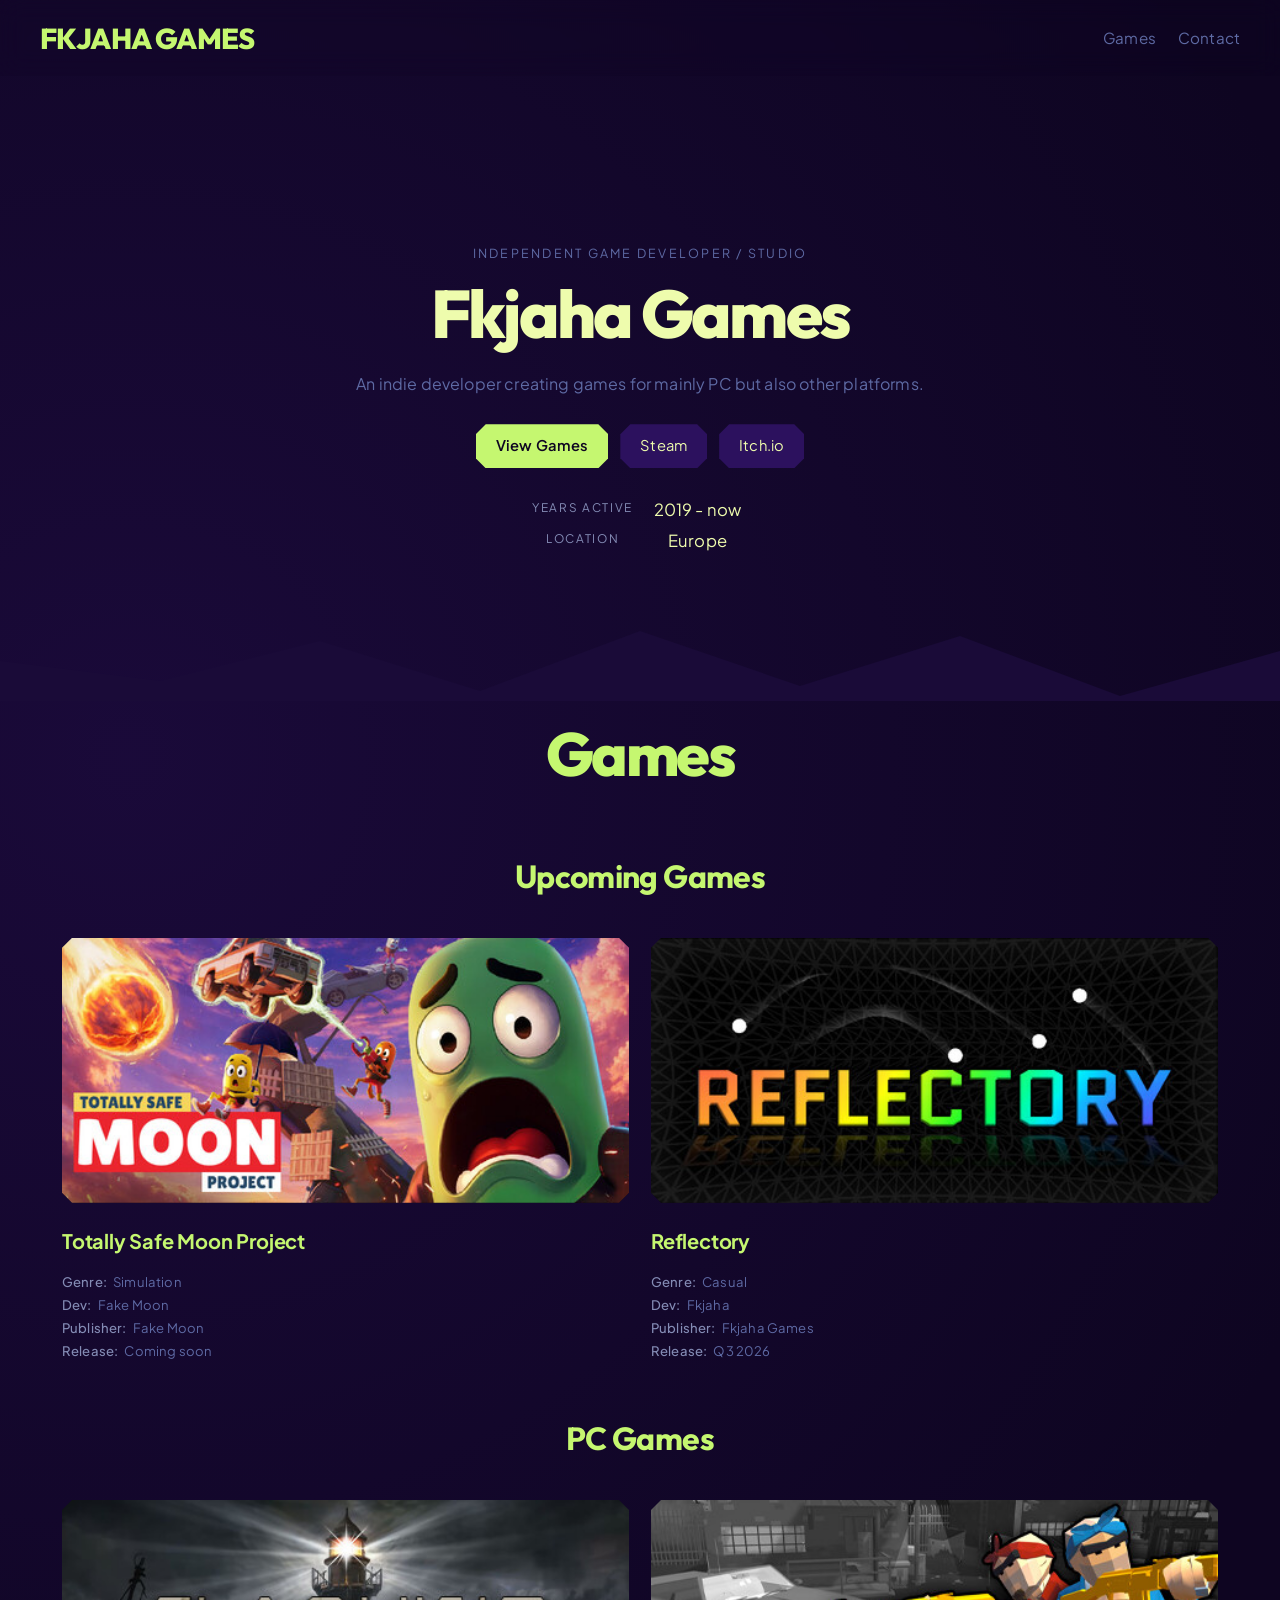
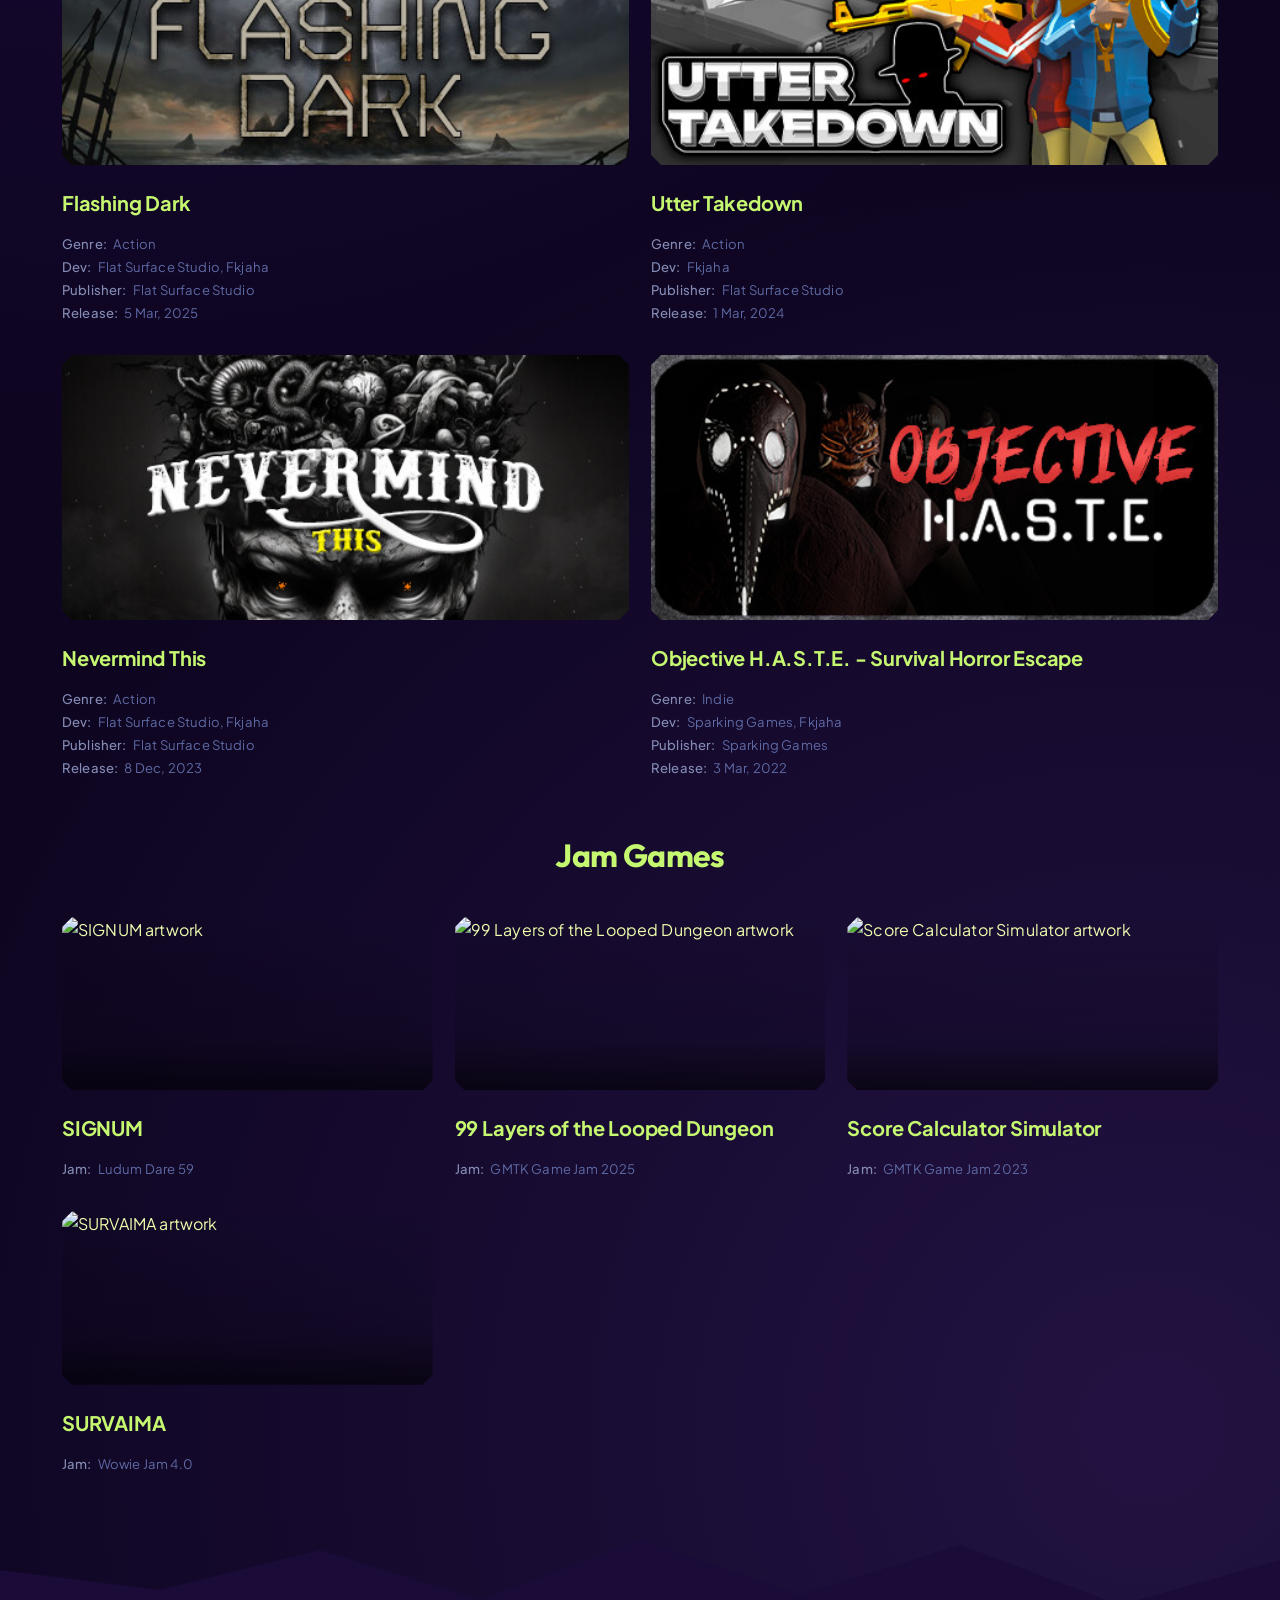
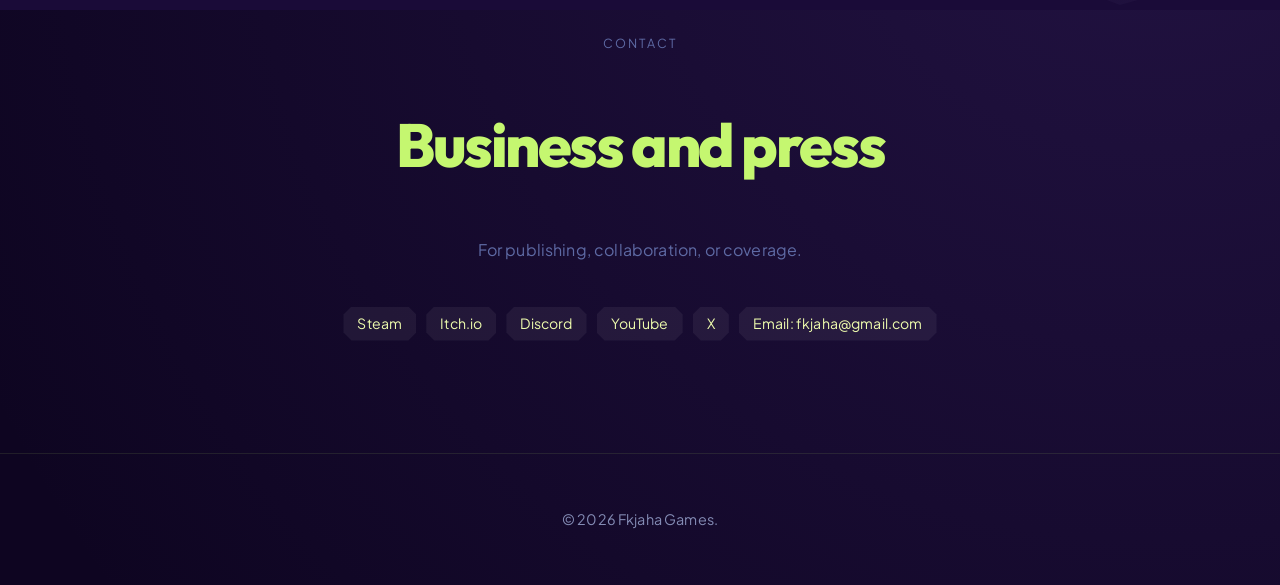
==== commit 6077e495: "5" ====
--- a/index.html
+++ b/index.html
@@ -6,8 +6,9 @@
   <meta name="viewport" content="width=device-width, initial-scale=1" />
   <meta name="color-scheme" content="dark" />
   <title>Fkjaha Games</title>
-  <meta name="description"
-    content="Fkjaha Games — a solo game studio portfolio with a clean, editorial presentation and automatic Steam media support." />
+  <link rel="icon" type="image/png"
+    href="https://yt3.googleusercontent.com/ytc/AIdro_mmGv72A8cWtKlKcP1cpqlH56j5a9amsbI1IJMh0xa7Dw=s160-c-k-c0x00ffffff-no-rj">
+  <meta name="description" content="Fkjaha Games - an indie game developer / studio based in Europe." />
   <link rel="preconnect" href="https://fonts.googleapis.com">
   <link rel="preconnect" href="https://fonts.gstatic.com" crossorigin>
   <link
@@ -58,7 +59,8 @@
     <section class="section section-tight" id="games">
       <div class="shell">
         <div class="section-heading">
-          <p class="eyebrow">Selected work</p>
+
+          <p class="eyebrow"></p>
           <h2>Games</h2>
         </div>
 
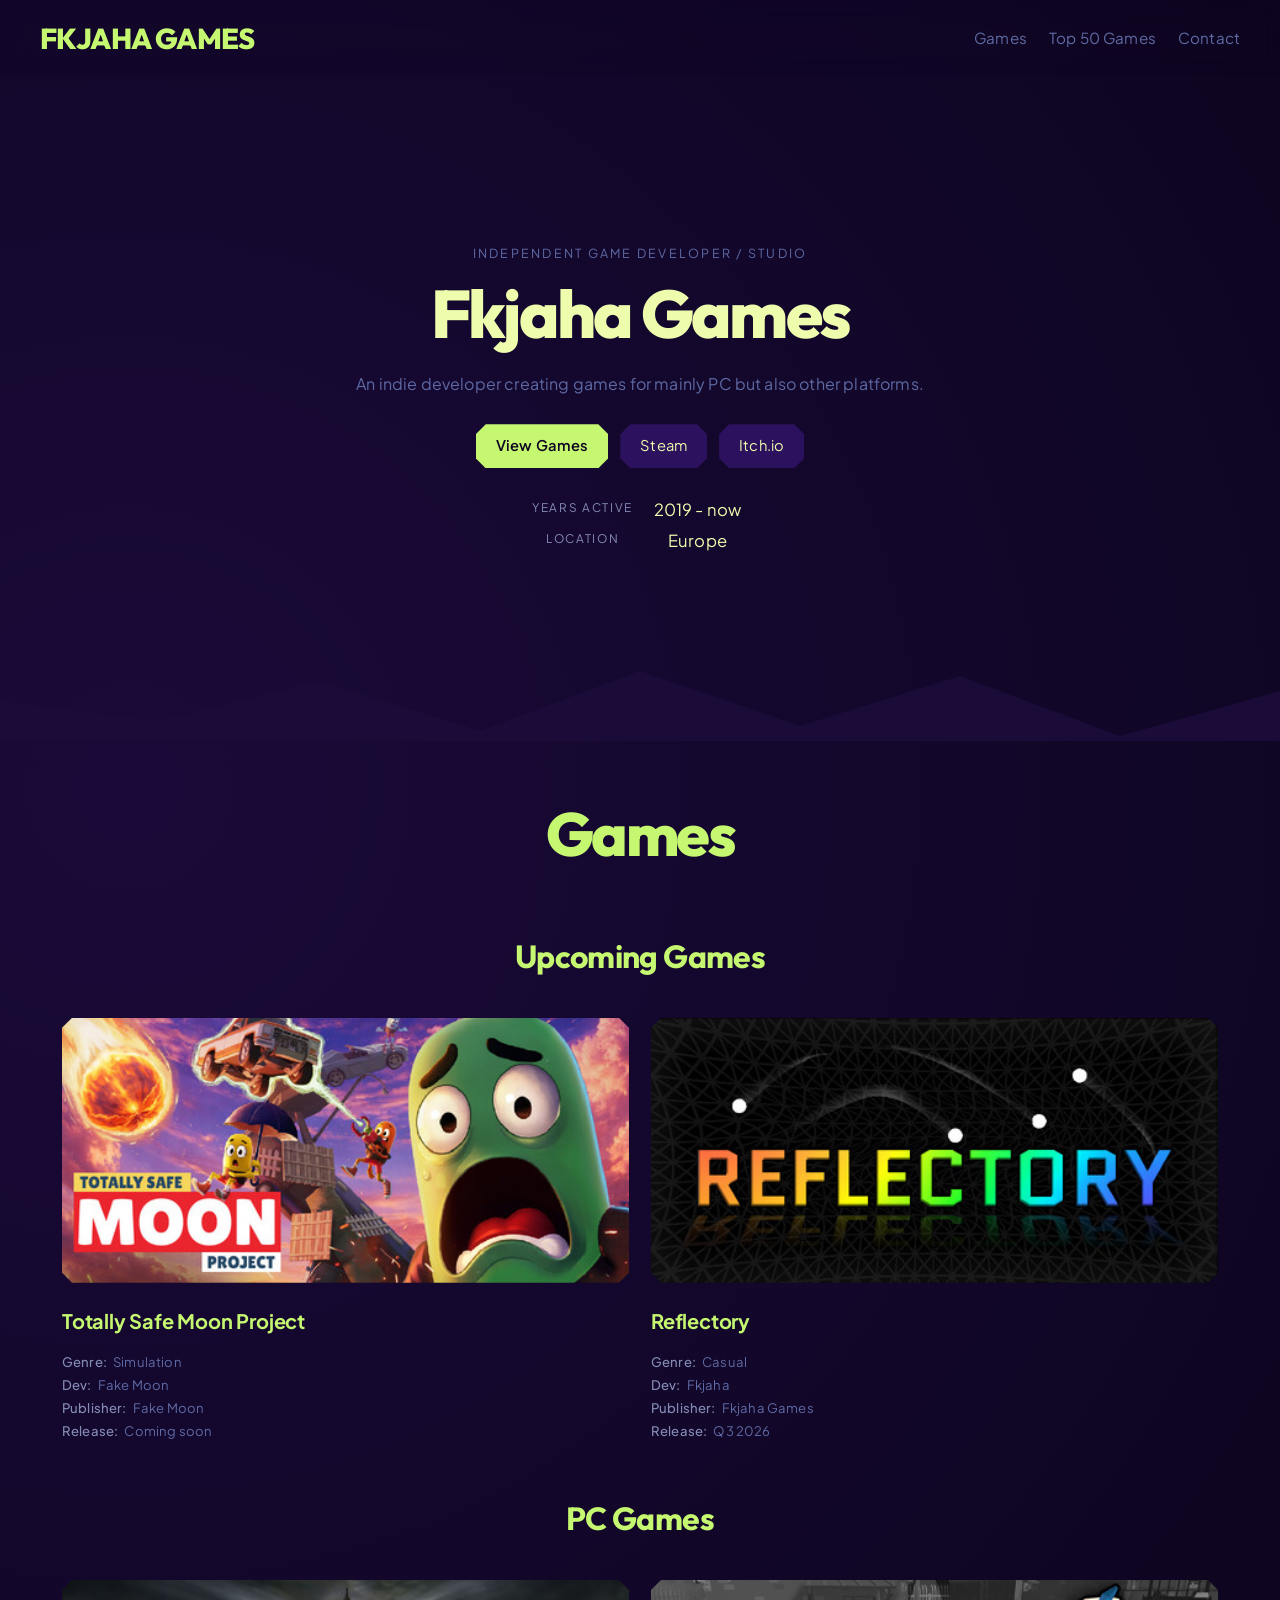
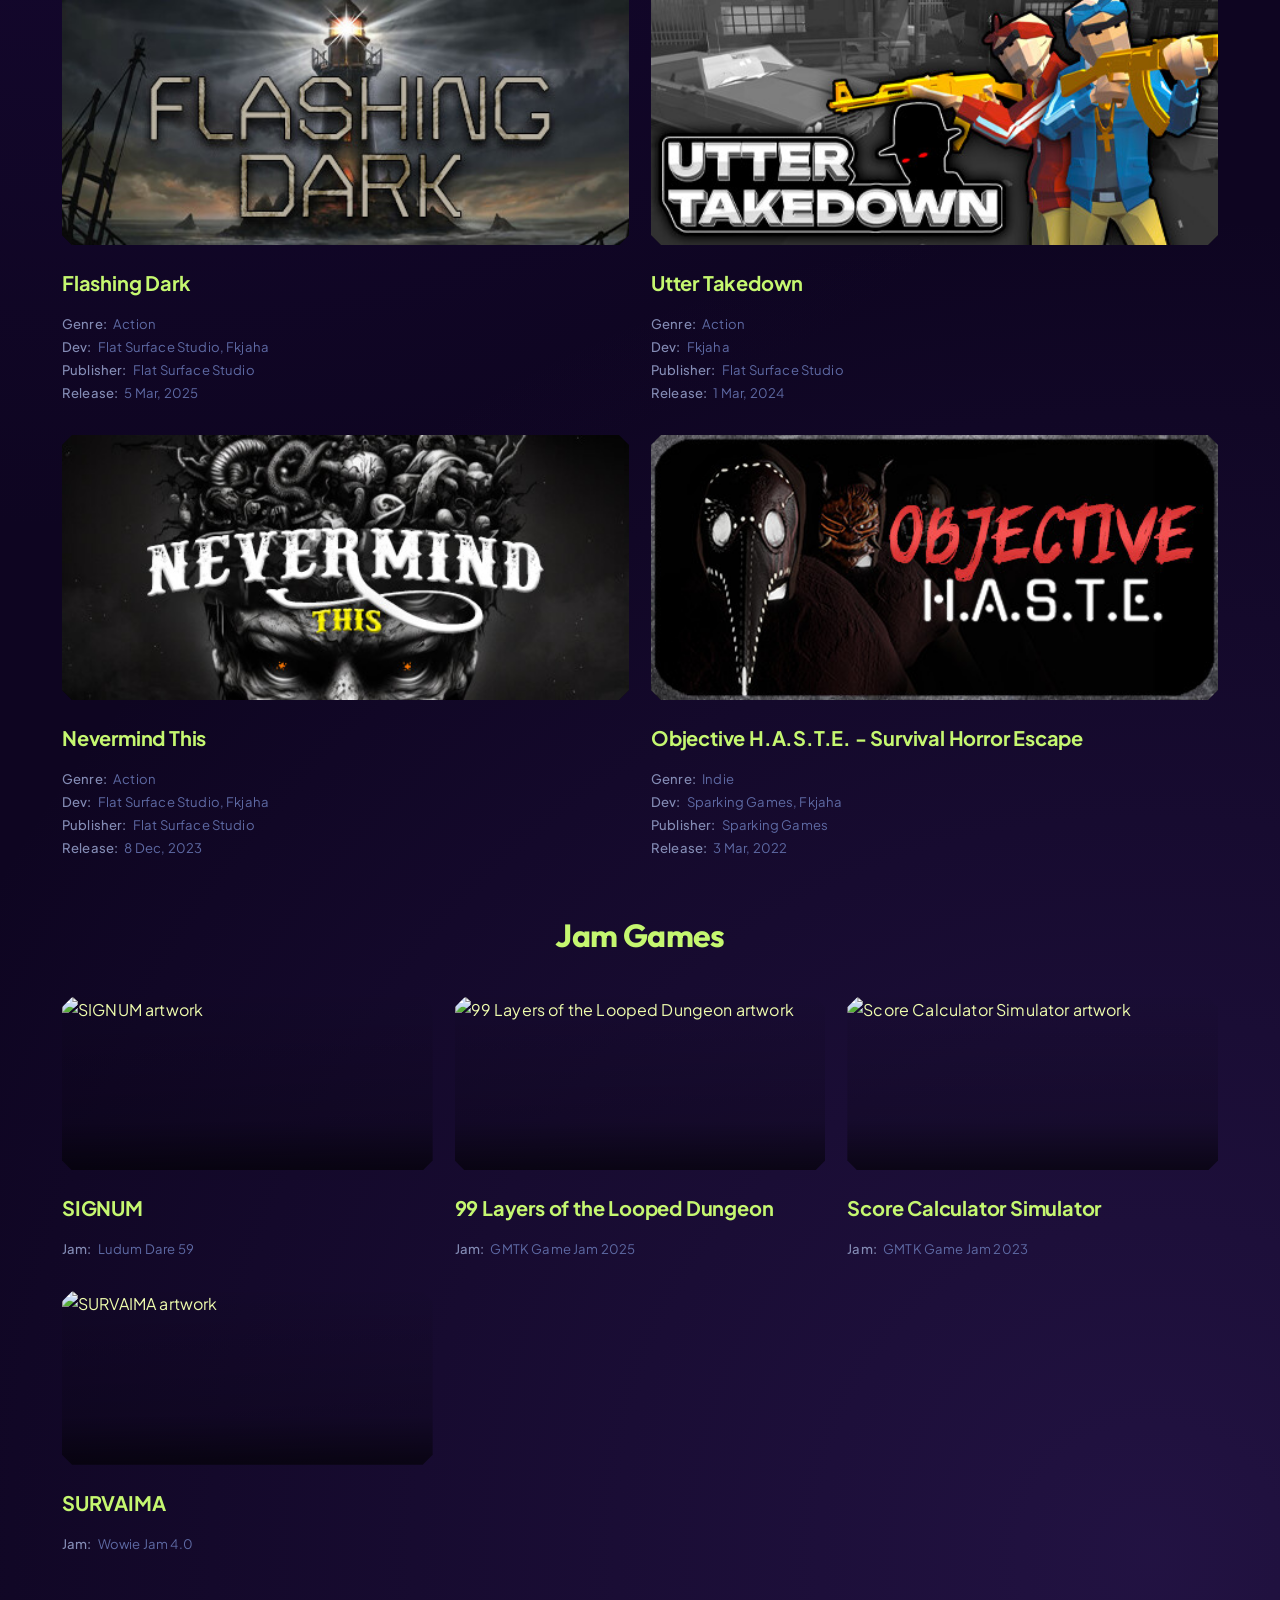
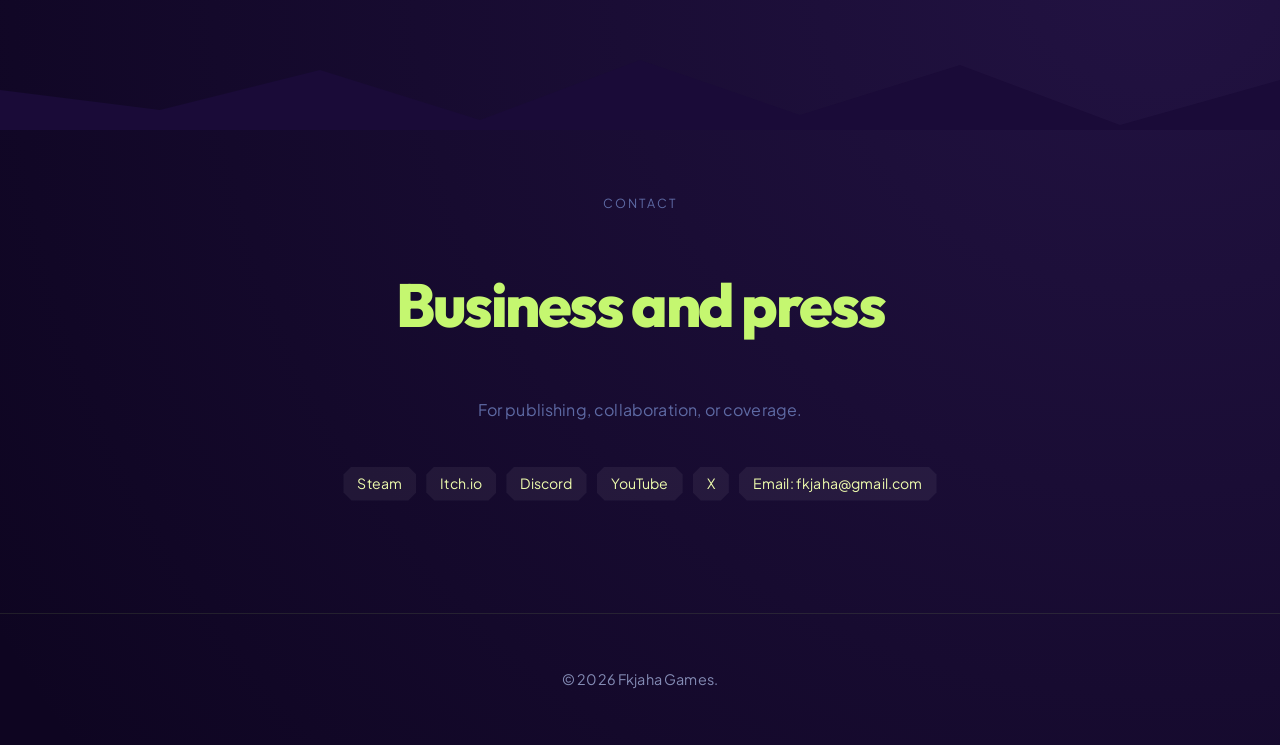
==== commit 080a85fc: "5.1" ====
--- a/index.html
+++ b/index.html
@@ -30,6 +30,7 @@
 
       <nav class="primary-nav">
         <a href="#games">Games</a>
+        <a href="played-games.html">Top 50 Games</a>
         <a href="#contact">Contact</a>
       </nav>
     </div>
--- a/styles.css
+++ b/styles.css
@@ -499,7 +499,7 @@
   height: 80px;
   background-image: url("data:image/svg+xml,%3Csvg xmlns='http://www.w3.org/2000/svg' viewBox='0 0 1200 80' preserveAspectRatio='none'%3E%3Cpath d='M0,40 L150,60 L300,20 L450,70 L600,10 L750,65 L900,15 L1050,75 L1200,30 L1200,80 L0,80 Z' fill='%231a0b38'/%3E%3C/svg%3E");
   background-size: 100% 100%;
-  margin: -40px 0;
+  margin: 0;
   position: relative;
   z-index: 2;
   pointer-events: none;
@@ -656,3 +656,40 @@
 .screenshot-item:hover {
   transform: scale(1.02);
 }
+
+/* ==========================================================================
+   Played Games specific styles
+   ========================================================================== */
+
+.played-list-item {
+  display: flex;
+  align-items: center;
+  padding: 16px 20px;
+  margin-bottom: 8px;
+  text-decoration: none;
+  color: inherit;
+  transition: transform 300ms cubic-bezier(0.22, 1, 0.36, 1);
+}
+
+.played-list-rank {
+  font-family: var(--font-title);
+  font-size: 1.6rem;
+  font-weight: 800;
+  color: var(--accent);
+  opacity: 0.8;
+  margin-right: 20px;
+  min-width: 40px;
+  text-align: right;
+}
+
+.played-list-item:hover .card-title {
+  background: var(--accent);
+  color: var(--bg);
+  transform: translateX(14px);
+}
+
+@media (max-width: 600px) {
+  .played-list-item {
+    padding: 12px 10px;
+  }
+}
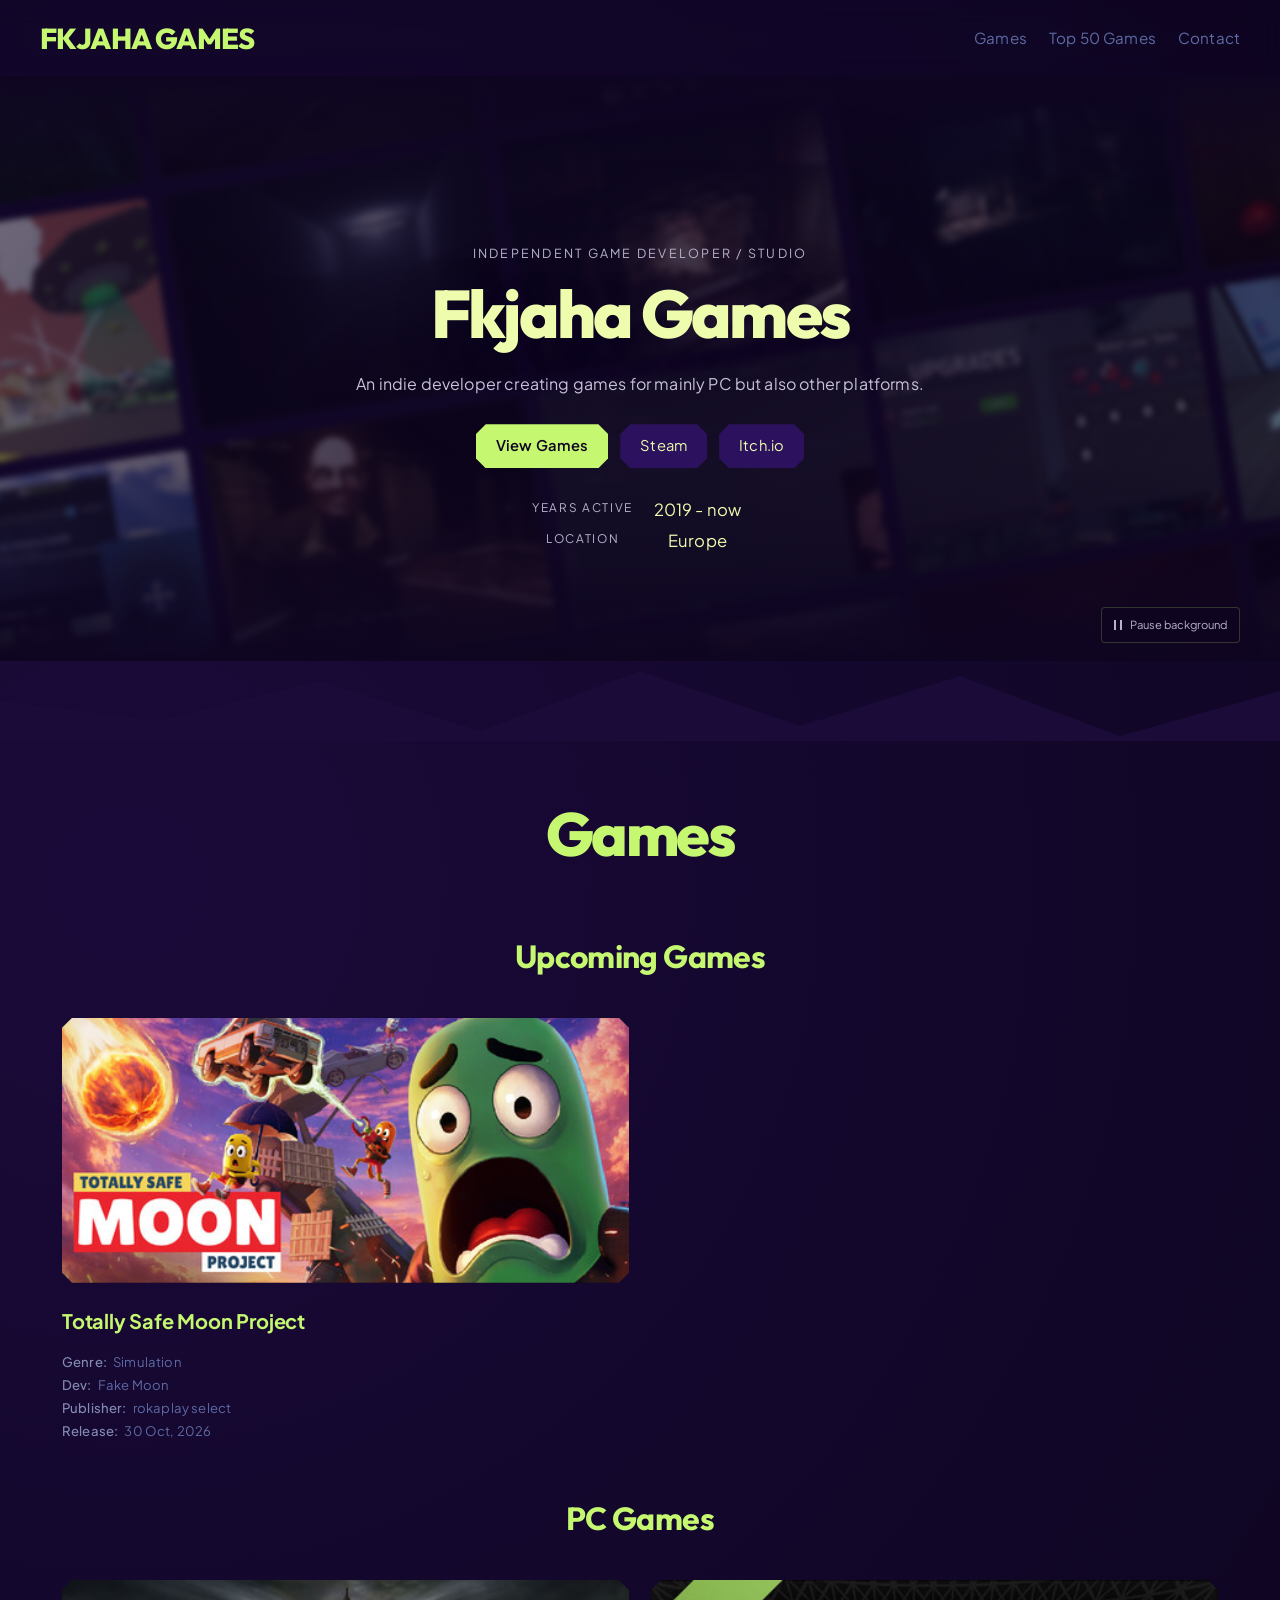
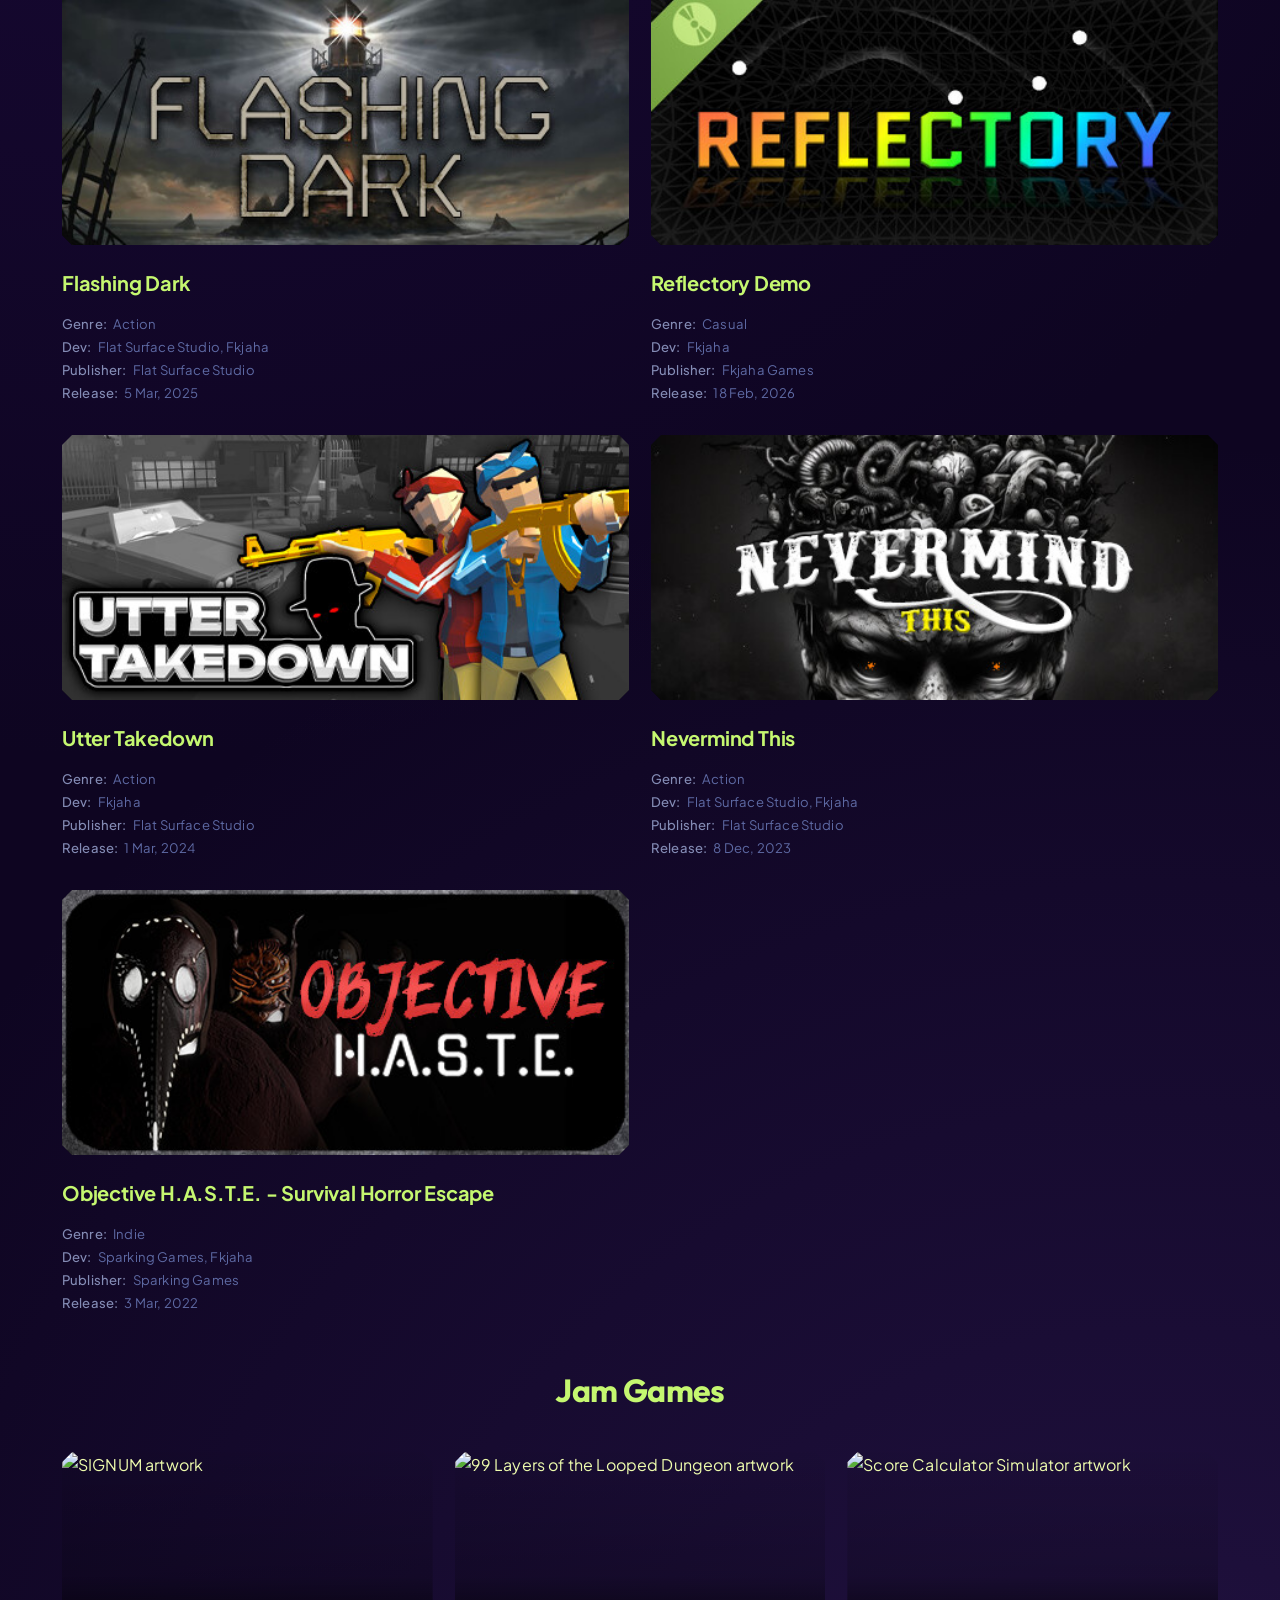
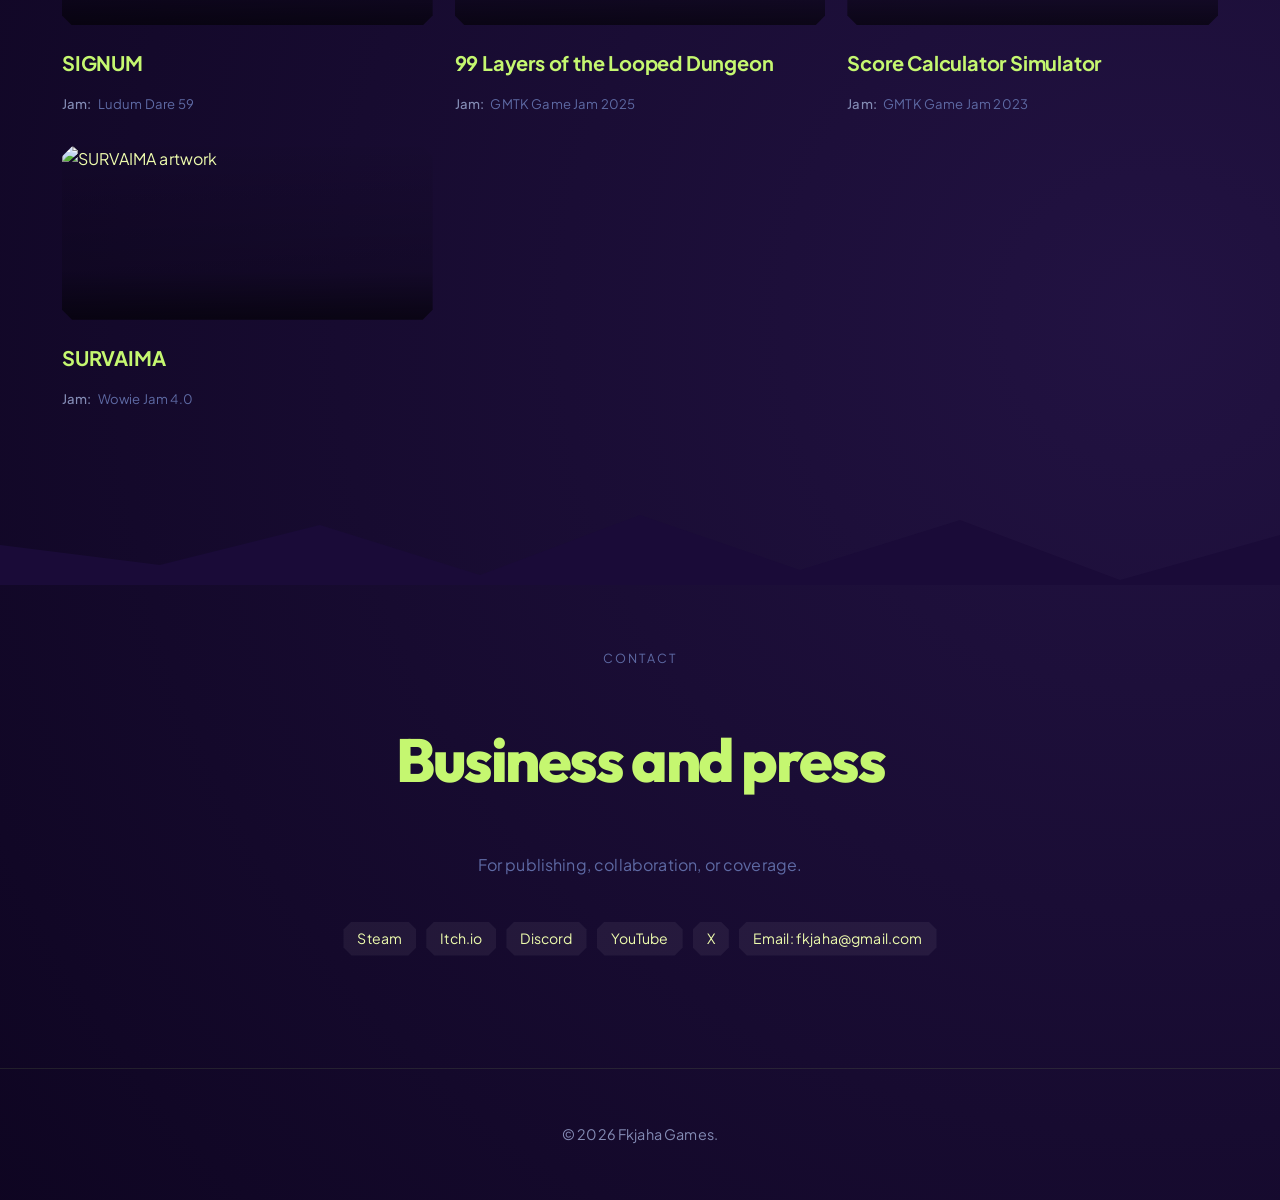
==== commit c304dae3: "6.1 Screenshots scrolling" ====
--- a/index.html
+++ b/index.html
@@ -14,7 +14,7 @@
   <link
     href="https://fonts.googleapis.com/css2?family=Outfit:wght@400;600;700;800&family=Plus+Jakarta+Sans:wght@400;500;600&display=swap"
     rel="stylesheet">
-  <link rel="stylesheet" href="styles.css" />
+  <link rel="stylesheet" href="styles.css?v=hero-mosaic-1" />
 </head>
 
 <body>
@@ -38,6 +38,7 @@
 
   <main id="content">
     <section class="hero" id="top">
+      <div class="hero-background" id="heroBackground" aria-hidden="true"></div>
       <div class="shell hero-shell">
         <div class="hero-copy">
           <p class="eyebrow" id="heroEyebrow">Independent game developer studio</p>
@@ -53,6 +54,10 @@
 
 
       </div>
+      <button class="hero-motion-toggle" id="heroMotionToggle" type="button" aria-pressed="false" hidden>
+        <span class="hero-motion-icon" aria-hidden="true"></span>
+        <span id="heroMotionLabel">Pause background</span>
+      </button>
     </section>
 
     <div class="lightning-divider"></div>
@@ -87,7 +92,7 @@
     </div>
   </footer>
 
-  <script type="module" src="app.js"></script>
+  <script type="module" src="app.js?v=hero-mosaic-1"></script>
 </body>
 
-</html>+</html>
--- a/styles.css
+++ b/styles.css
@@ -121,9 +121,112 @@
 }
 
 .hero {
+  position: relative;
+  isolation: isolate;
+  overflow: hidden;
   padding: clamp(56px, 10vw, 120px) 0 clamp(36px, 6vw, 64px);
 }
+.hero-background {
+  position: absolute;
+  inset: 0;
+  z-index: 0;
+  pointer-events: none;
+  user-select: none;
+}
+.hero-background::after {
+  content: "";
+  position: absolute;
+  inset: 0;
+  background:
+    radial-gradient(ellipse at 50% 48%, rgba(14, 5, 33, 0.82) 0%, rgba(14, 5, 33, 0.52) 58%, rgba(14, 5, 33, 0.32) 100%),
+    linear-gradient(to bottom, var(--bg) 0%, rgba(14, 5, 33, 0.12) 22%, rgba(14, 5, 33, 0.12) 65%, var(--bg) 100%);
+}
+.hero-mosaic {
+  position: absolute;
+  inset: -180px -100px;
+  display: grid;
+  grid-template-rows: repeat(4, minmax(0, 1fr));
+  gap: 14px;
+  transform: rotate(-9deg) scale(1.06);
+  filter: blur(3px) saturate(0.7);
+  opacity: 0.78;
+}
+.hero-mosaic-row {
+  min-height: 0;
+}
+.hero-mosaic-track {
+  display: flex;
+  width: max-content;
+  height: 100%;
+  animation: hero-drift var(--drift-duration) linear infinite;
+  animation-delay: var(--drift-delay);
+  animation-play-state: paused;
+}
+.hero-mosaic-row:nth-child(even) .hero-mosaic-track {
+  animation-direction: reverse;
+}
+.hero-mosaic-group {
+  display: flex;
+  flex: 0 0 auto;
+  min-width: calc(100vw + 640px);
+  height: 100%;
+  gap: 14px;
+  padding-right: 14px;
+}
+.hero-mosaic-group img {
+  flex: 1 0 clamp(220px, 23vw, 360px);
+  width: clamp(220px, 23vw, 360px);
+  height: 100%;
+  object-fit: cover;
+  border: 1px solid rgba(197, 247, 112, 0.12);
+  border-radius: 6px;
+  background: var(--bg-deep);
+}
+.hero.is-motion-active:not(.is-motion-paused) .hero-mosaic-track {
+  animation-play-state: running;
+}
+@keyframes hero-drift {
+  from { transform: translateX(0); }
+  to { transform: translateX(-50%); }
+}
+.hero-motion-toggle {
+  position: absolute;
+  right: max(20px, calc((100% - var(--max)) / 2));
+  bottom: 18px;
+  z-index: 2;
+  display: inline-flex;
+  align-items: center;
+  gap: 8px;
+  min-height: 36px;
+  padding: 6px 12px;
+  border: 1px solid var(--line-strong);
+  border-radius: 4px;
+  background: rgba(14, 5, 33, 0.72);
+  color: #b6b2cc;
+  font-size: 0.7rem;
+  cursor: pointer;
+}
+.hero-motion-toggle[hidden] { display: none; }
+.hero-motion-toggle:hover { color: var(--accent); }
+.hero-motion-toggle:focus-visible {
+  outline: 2px solid var(--accent);
+  outline-offset: 4px;
+}
+.hero-motion-icon {
+  width: 8px;
+  height: 10px;
+  border-inline: 2px solid currentColor;
+}
+.hero-motion-toggle[aria-pressed="true"] .hero-motion-icon {
+  width: 0;
+  height: 0;
+  border: 5px solid transparent;
+  border-right: 0;
+  border-left: 8px solid currentColor;
+}
 .hero-shell {
+  position: relative;
+  z-index: 1;
   display: flex;
   flex-direction: column;
   align-items: center;
@@ -140,6 +243,29 @@
   align-items: center;
   text-align: center;
   width: 100%;
+}
+.hero.has-mosaic .eyebrow,
+.hero.has-mosaic .hero-stats dt {
+  color: #b6b2cc;
+}
+.hero.has-mosaic .lead { color: #c7c1d9; }
+.hero.has-mosaic h1 { text-shadow: 0 4px 32px rgba(14, 5, 33, 0.65); }
+
+@media (max-width: 600px) {
+  .hero-mosaic {
+    inset: -120px -80px;
+    grid-template-rows: repeat(3, minmax(0, 1fr));
+    gap: 10px;
+    filter: blur(2px) saturate(0.7);
+    opacity: 0.6;
+  }
+  .hero-mosaic-row:nth-child(n + 4) { display: none; }
+  .hero-mosaic-group { gap: 10px; padding-right: 10px; }
+  .hero-motion-toggle { bottom: 10px; }
+}
+@media (prefers-reduced-motion: reduce) {
+  .hero-mosaic-track { animation: none; }
+  .hero-motion-toggle { display: none; }
 }
 
 .eyebrow {
@@ -692,4 +818,4 @@
   .played-list-item {
     padding: 12px 10px;
   }
-}+}
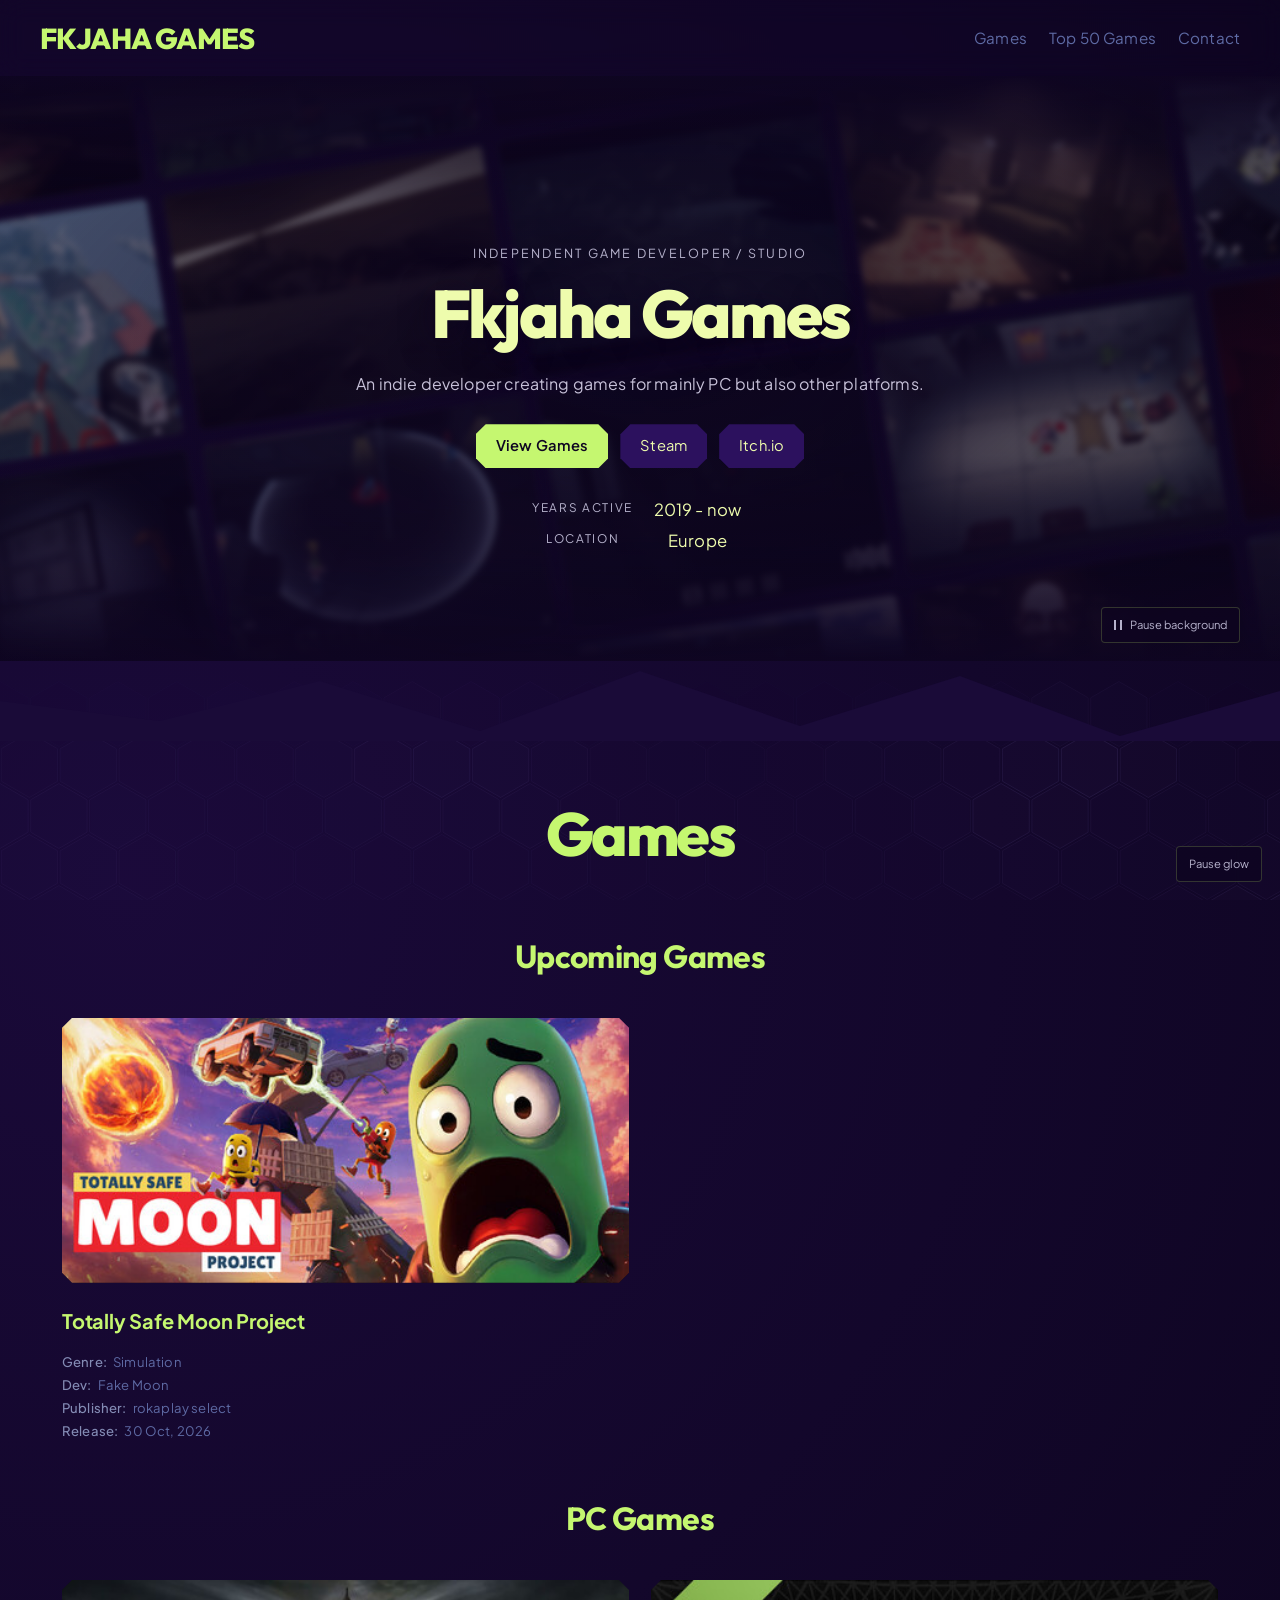
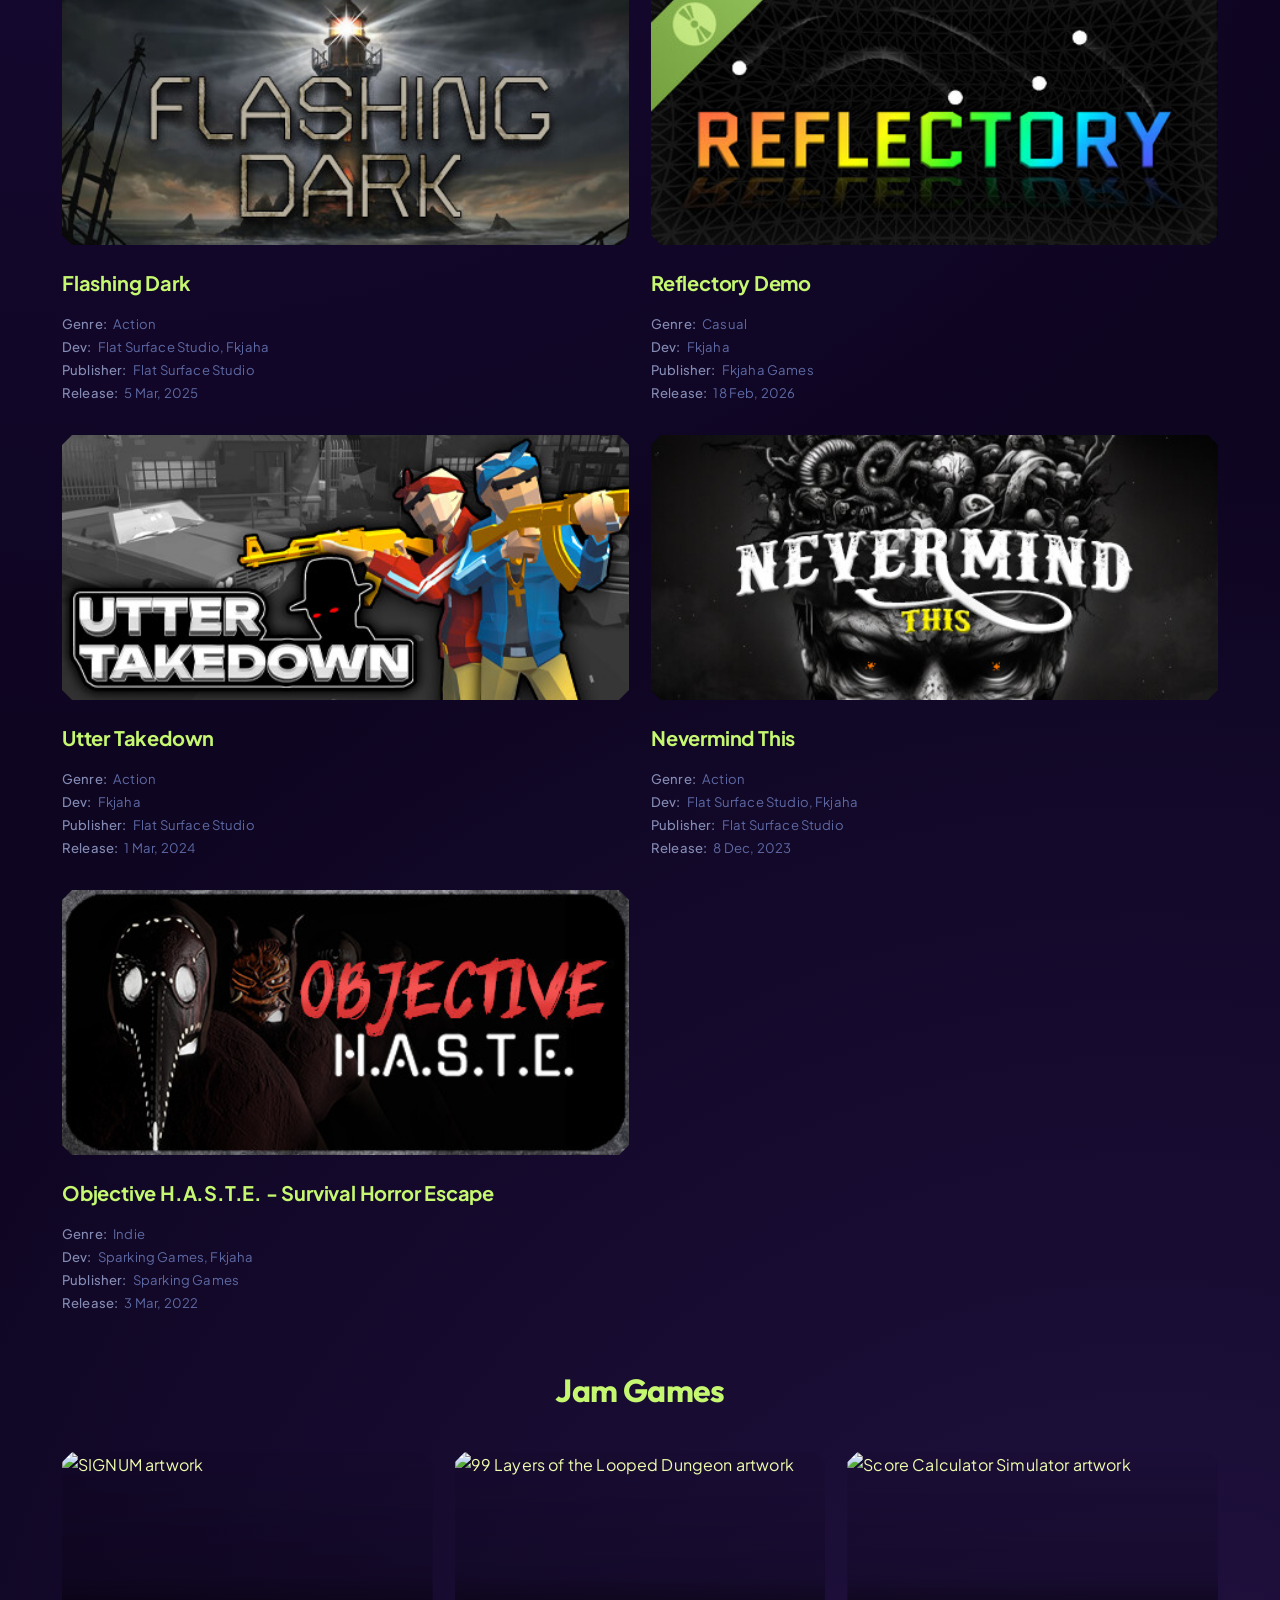
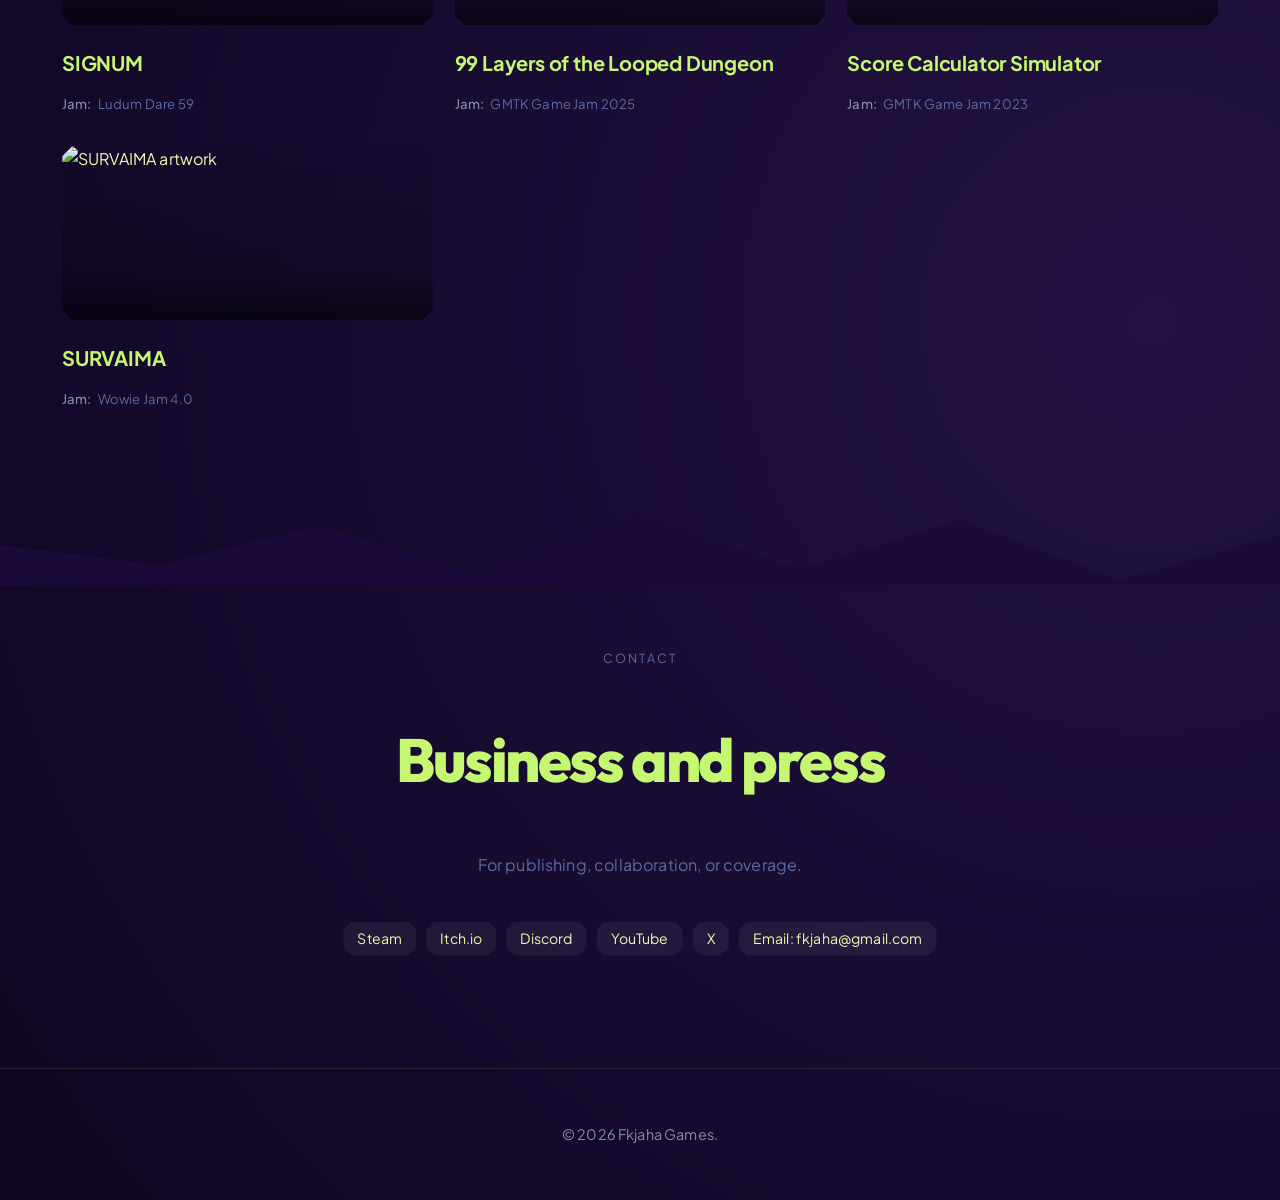
==== commit 35aa092f: "6.2" ====
--- a/index.html
+++ b/index.html
@@ -14,7 +14,7 @@
   <link
     href="https://fonts.googleapis.com/css2?family=Outfit:wght@400;600;700;800&family=Plus+Jakarta+Sans:wght@400;500;600&display=swap"
     rel="stylesheet">
-  <link rel="stylesheet" href="styles.css?v=hero-mosaic-1" />
+  <link rel="stylesheet" href="styles.css?v=ambient-hex-1" />
 </head>
 
 <body>
@@ -93,6 +93,7 @@
   </footer>
 
   <script type="module" src="app.js?v=hero-mosaic-1"></script>
+  <script type="module" src="hex-background.js?v=1"></script>
 </body>
 
 </html>
--- a/styles.css
+++ b/styles.css
@@ -24,6 +24,7 @@
 * { box-sizing: border-box; }
 html { scroll-behavior: smooth; }
 body {
+  isolation: isolate;
   margin: 0;
   background:
     radial-gradient(circle at 10% 20%, rgba(44, 17, 94, 0.4), transparent 40%),
@@ -35,6 +36,35 @@
   letter-spacing: 0.01em;
   -webkit-font-smoothing: antialiased;
   text-rendering: optimizeLegibility;
+}
+
+.ambient-background {
+  position: fixed;
+  inset: 0;
+  z-index: -1;
+  width: 100%;
+  height: 100%;
+  pointer-events: none;
+}
+.ambient-motion-toggle {
+  position: fixed;
+  right: 18px;
+  bottom: 18px;
+  z-index: 15;
+  min-height: 36px;
+  padding: 7px 12px;
+  border: 1px solid var(--line-strong);
+  border-radius: 4px;
+  background: rgba(14, 5, 33, 0.88);
+  color: #b6b2cc;
+  font-size: 0.7rem;
+  cursor: pointer;
+}
+.ambient-motion-toggle[hidden] { display: none; }
+.ambient-motion-toggle:hover { color: var(--accent); }
+.ambient-motion-toggle:focus-visible {
+  outline: 2px solid var(--accent);
+  outline-offset: 4px;
 }
 
 img, video { display: block; max-width: 100%; }
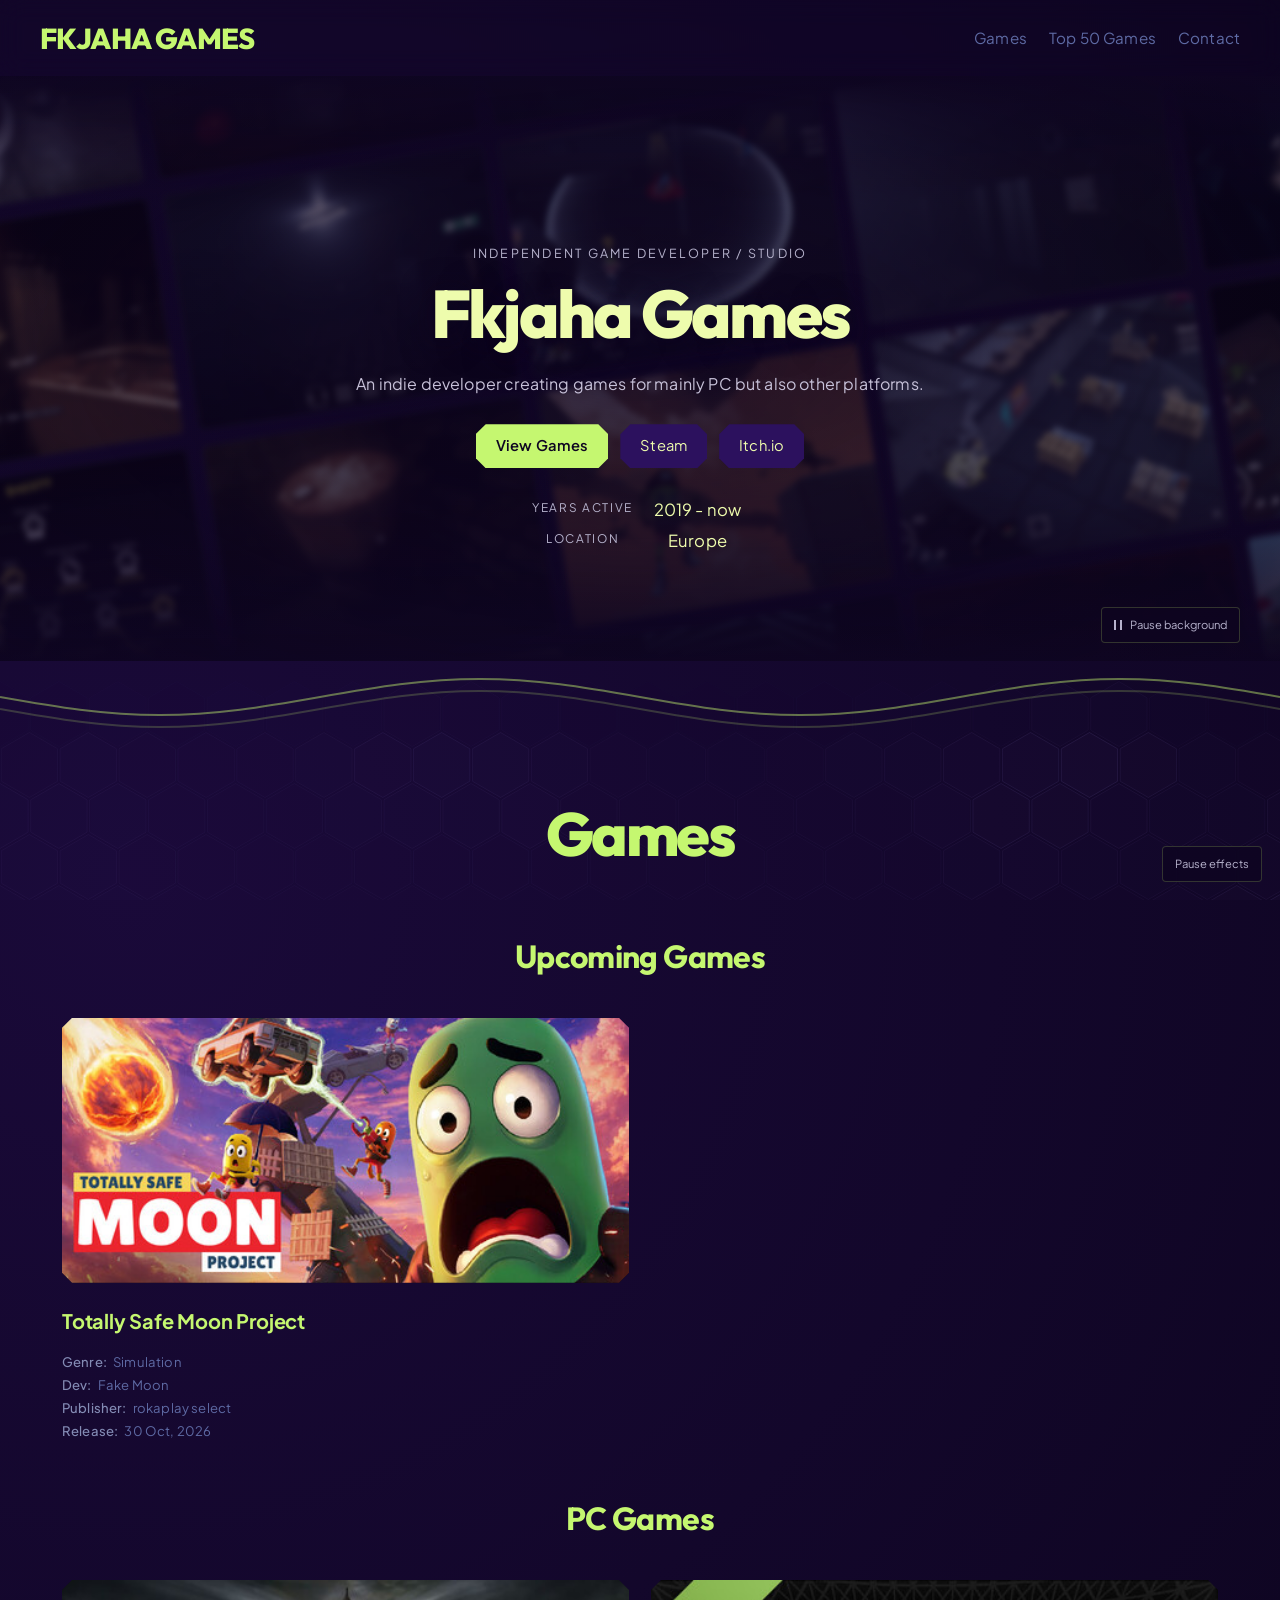
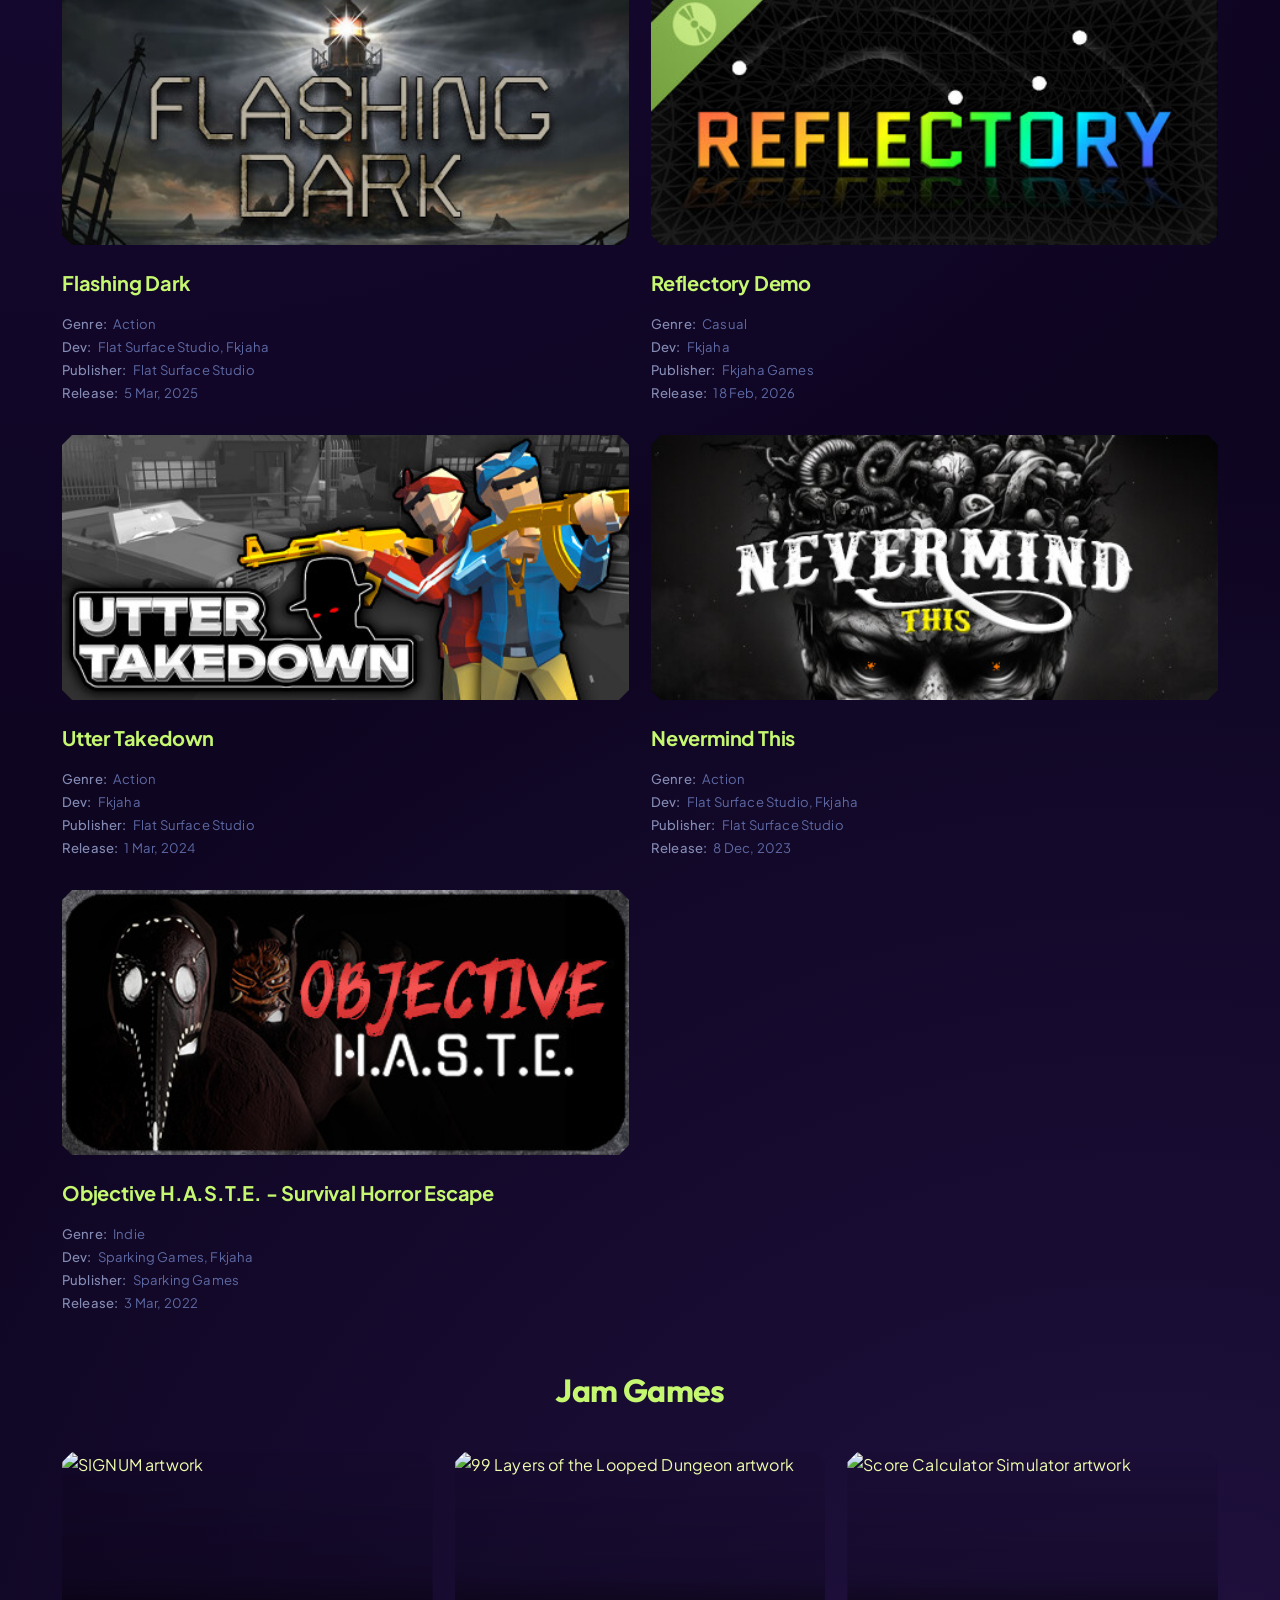
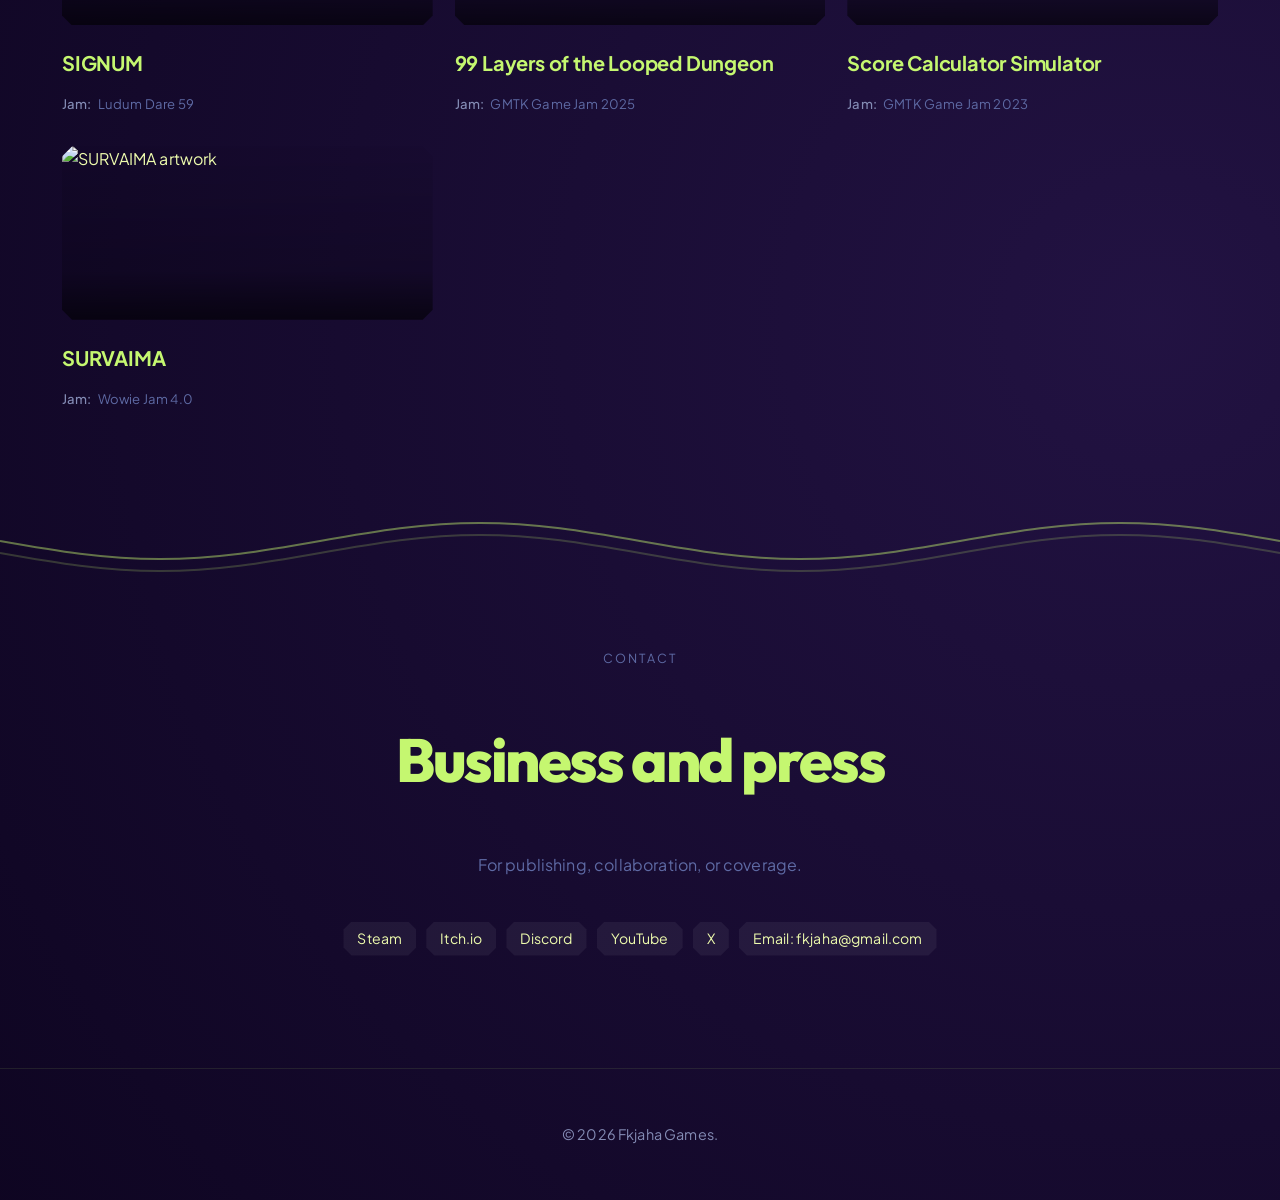
==== commit b53d6e53: "6.3" ====
--- a/index.html
+++ b/index.html
@@ -14,7 +14,7 @@
   <link
     href="https://fonts.googleapis.com/css2?family=Outfit:wght@400;600;700;800&family=Plus+Jakarta+Sans:wght@400;500;600&display=swap"
     rel="stylesheet">
-  <link rel="stylesheet" href="styles.css?v=ambient-hex-1" />
+  <link rel="stylesheet" href="styles.css?v=wave-dividers-4" />
 </head>
 
 <body>
@@ -60,7 +60,7 @@
       </button>
     </section>
 
-    <div class="lightning-divider"></div>
+    <div class="wave-divider" aria-hidden="true"></div>
 
     <section class="section section-tight" id="games">
       <div class="shell">
@@ -74,7 +74,7 @@
       </div>
     </section>
 
-    <div class="lightning-divider"></div>
+    <div class="wave-divider" aria-hidden="true"></div>
 
     <section class="section section-contact" id="contact">
       <div class="shell contact-shell">
@@ -93,7 +93,7 @@
   </footer>
 
   <script type="module" src="app.js?v=hero-mosaic-1"></script>
-  <script type="module" src="hex-background.js?v=1"></script>
+  <script type="module" src="hex-background.js?v=2"></script>
 </body>
 
 </html>
--- a/styles.css
+++ b/styles.css
@@ -651,14 +651,48 @@
   transform: scale(1) translateY(0);
 }
 
-.lightning-divider {
+.wave-divider {
   height: 80px;
-  background-image: url("data:image/svg+xml,%3Csvg xmlns='http://www.w3.org/2000/svg' viewBox='0 0 1200 80' preserveAspectRatio='none'%3E%3Cpath d='M0,40 L150,60 L300,20 L450,70 L600,10 L750,65 L900,15 L1050,75 L1200,30 L1200,80 L0,80 Z' fill='%231a0b38'/%3E%3C/svg%3E");
-  background-size: 100% 100%;
   margin: 0;
   position: relative;
-  z-index: 2;
+  overflow: hidden;
+  mask-image: linear-gradient(to bottom, transparent, #000 15%, #000 85%, transparent);
   pointer-events: none;
+}
+.wave-divider::before,
+.wave-divider::after {
+  content: "";
+  position: absolute;
+  inset: 0 auto 0 0;
+  width: 200%;
+  background: url("assets/wave-divider.svg?v=outline-2") repeat-x left center / 50% 100%;
+  animation: wave-scroll 24s linear infinite paused;
+}
+.wave-divider::after {
+  top: 12px;
+  bottom: -12px;
+  opacity: 0.45;
+  animation-duration: 34s;
+  animation-direction: reverse;
+  animation-delay: -11s;
+}
+.wave-divider.is-in-view::before,
+.wave-divider.is-in-view::after {
+  animation-play-state: running;
+}
+.ambient-motion-paused .wave-divider::before,
+.ambient-motion-paused .wave-divider::after,
+.wave-divider.is-page-hidden::before,
+.wave-divider.is-page-hidden::after {
+  animation-play-state: paused;
+}
+@keyframes wave-scroll {
+  from { transform: translateX(0); }
+  to { transform: translateX(-50%); }
+}
+@media (prefers-reduced-motion: reduce) {
+  .wave-divider::before,
+  .wave-divider::after { animation: none; }
 }
 
 /* Staggered reveal for cards inside a grid */
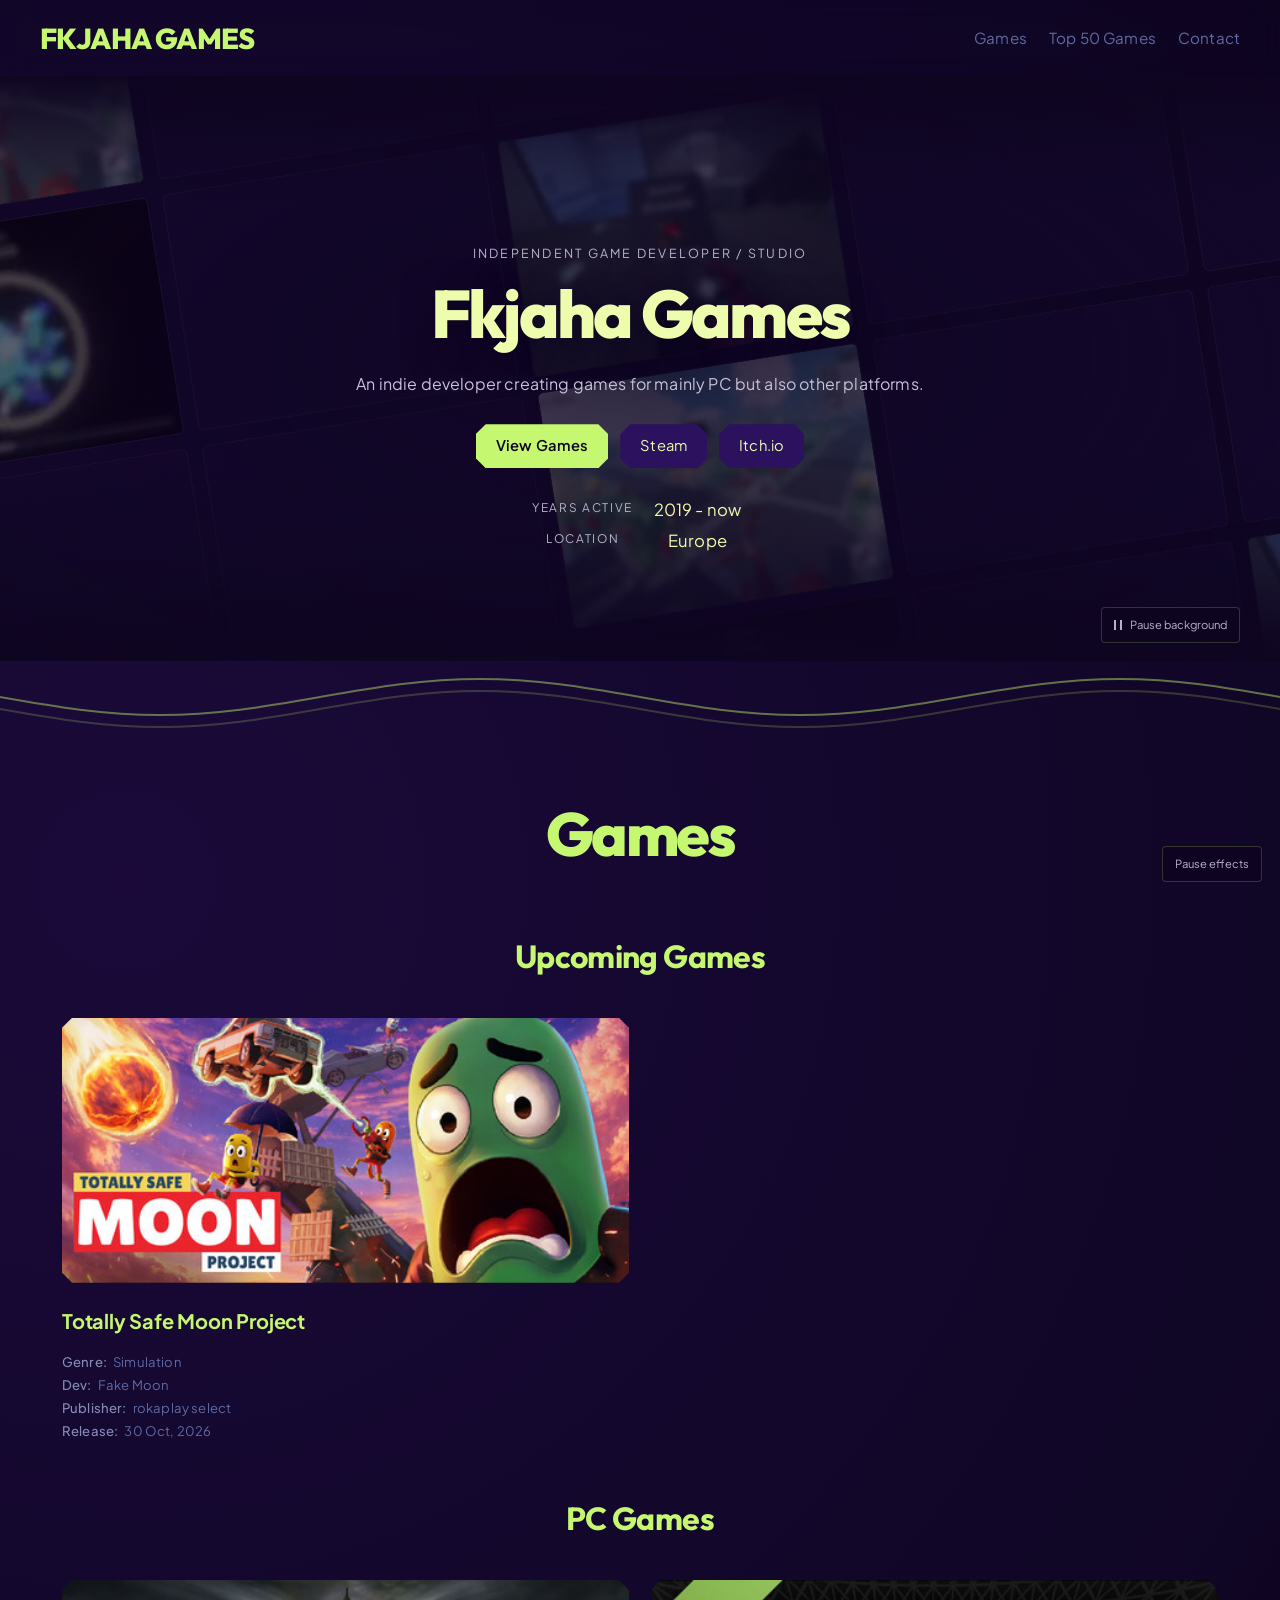
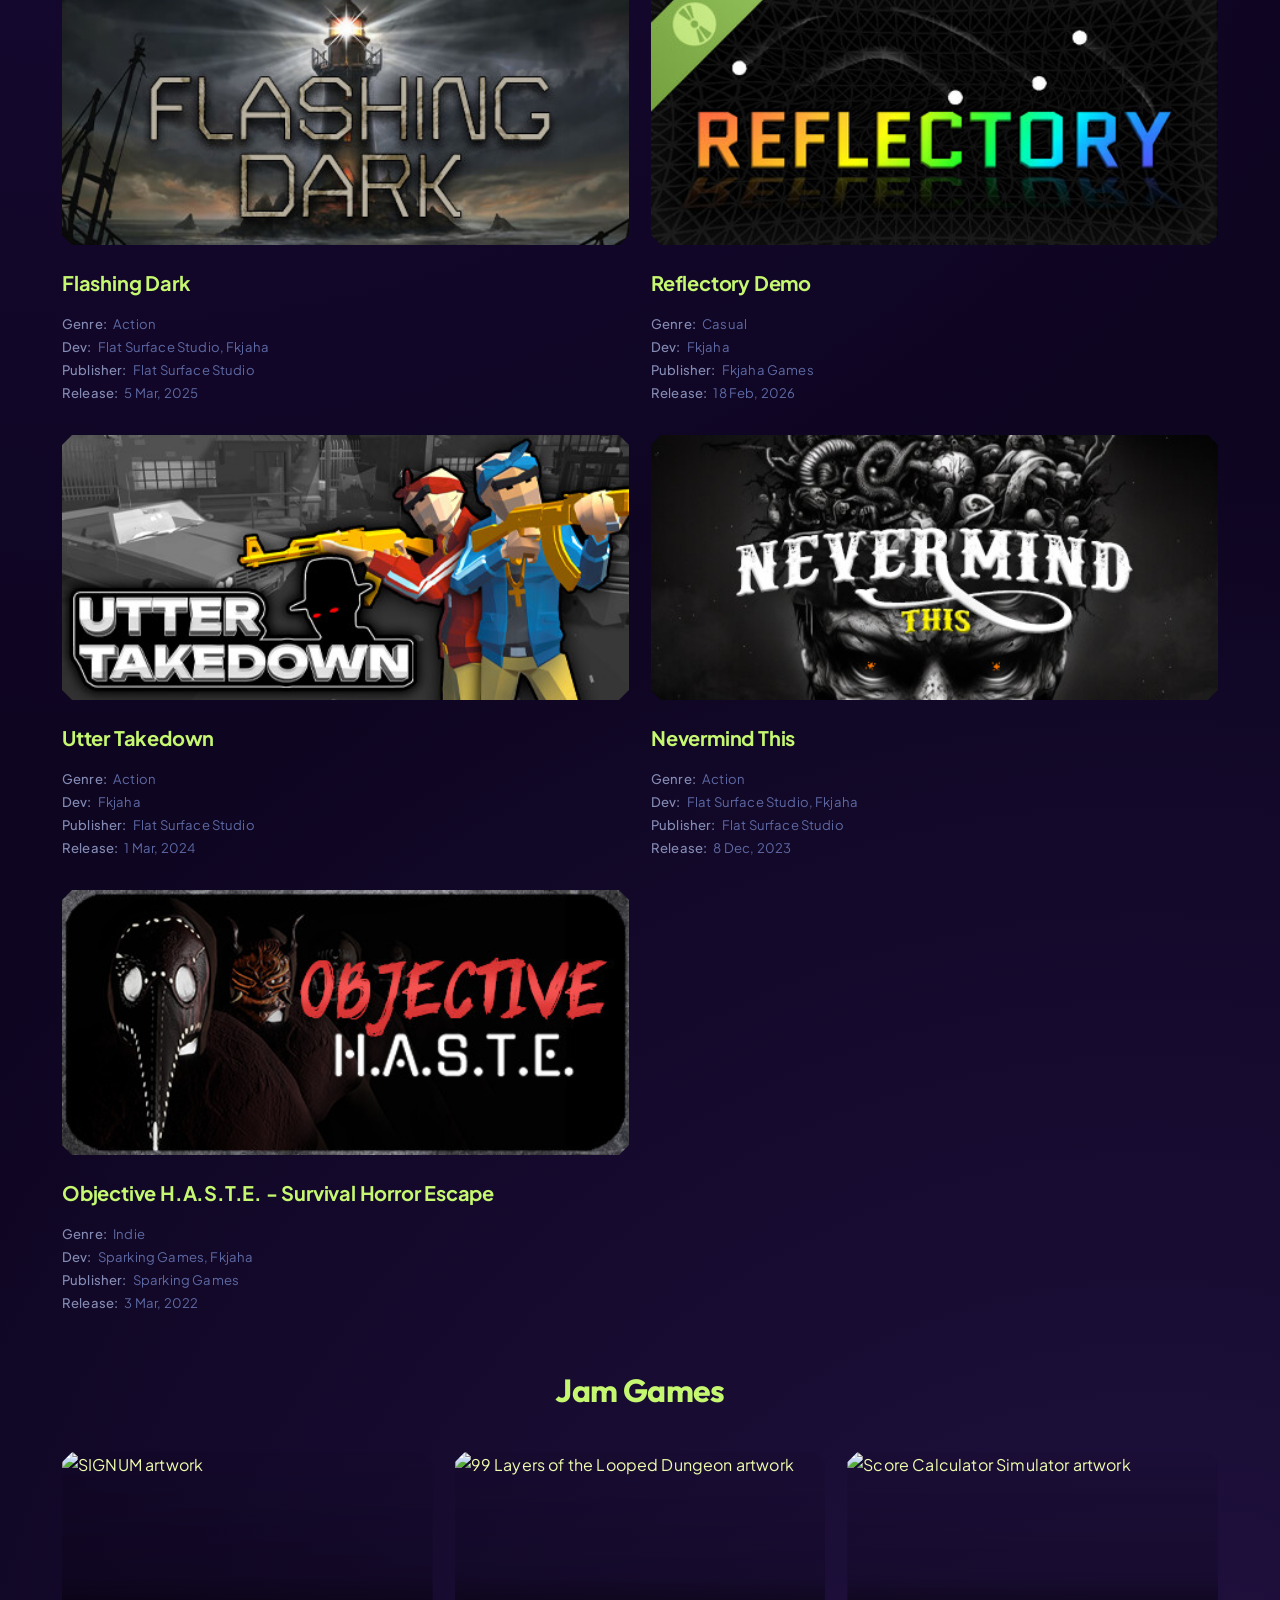
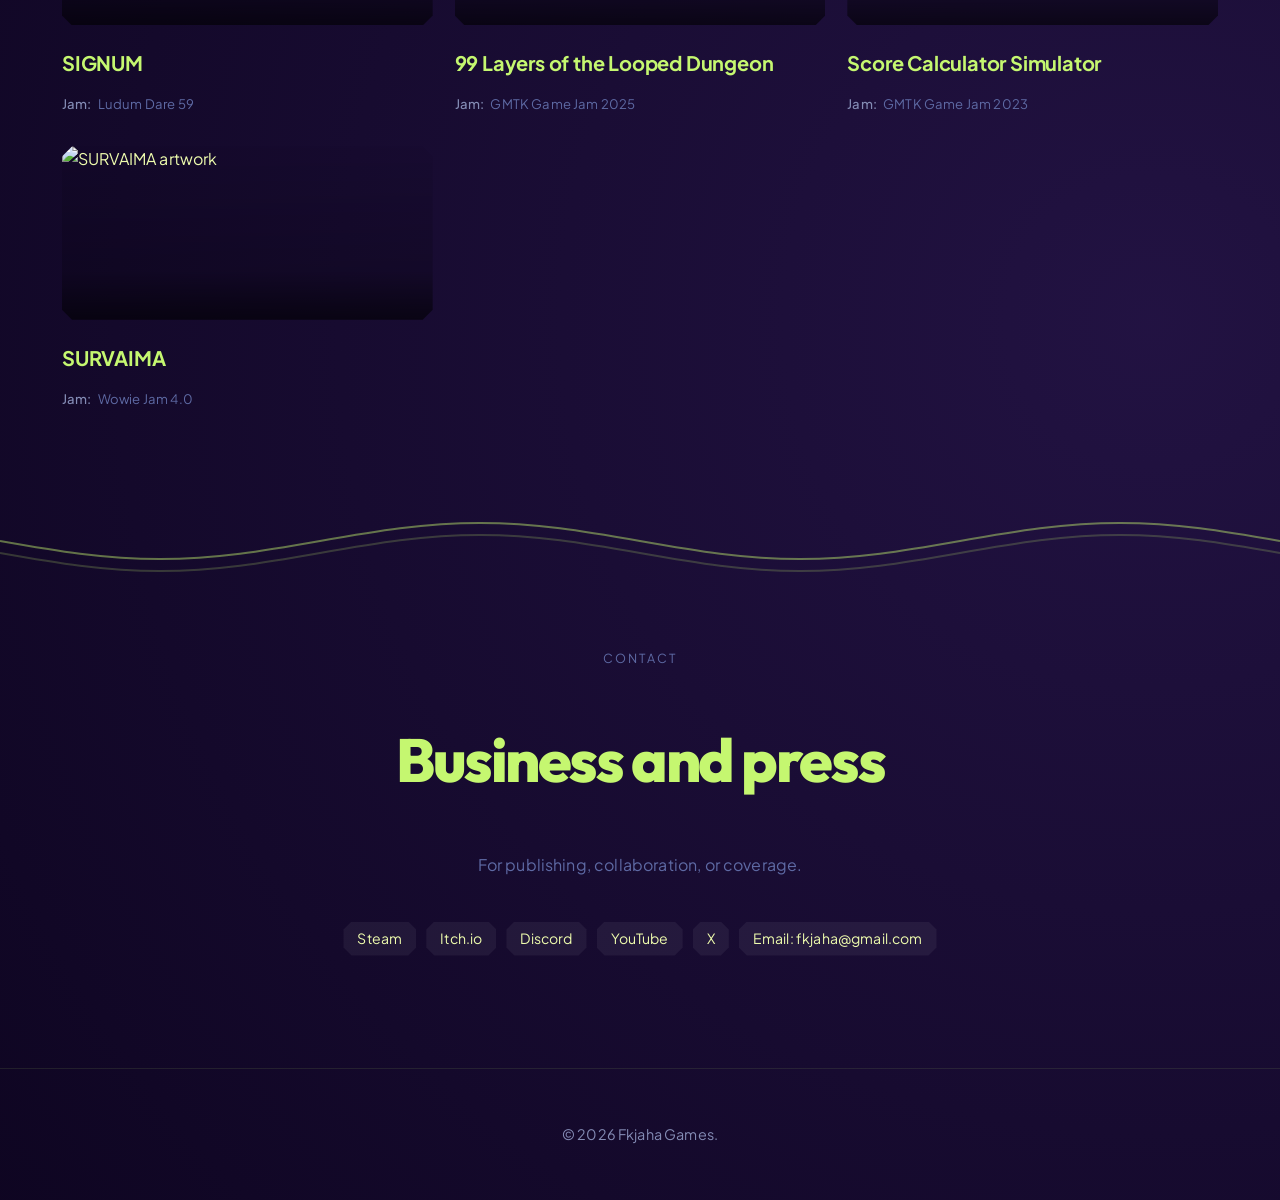
==== commit 8794b6dc: "6.4" ====
--- a/index.html
+++ b/index.html
@@ -14,7 +14,7 @@
   <link
     href="https://fonts.googleapis.com/css2?family=Outfit:wght@400;600;700;800&family=Plus+Jakarta+Sans:wght@400;500;600&display=swap"
     rel="stylesheet">
-  <link rel="stylesheet" href="styles.css?v=wave-dividers-4" />
+  <link rel="stylesheet" href="styles.css?v=hero-miniatures-1" />
 </head>
 
 <body>
@@ -92,7 +92,7 @@
     </div>
   </footer>
 
-  <script type="module" src="app.js?v=hero-mosaic-1"></script>
+  <script type="module" src="app.js?v=hero-miniatures-1"></script>
   <script type="module" src="hex-background.js?v=2"></script>
 </body>
 
--- a/styles.css
+++ b/styles.css
@@ -178,11 +178,12 @@
   grid-template-rows: repeat(4, minmax(0, 1fr));
   gap: 14px;
   transform: rotate(-9deg) scale(1.06);
-  filter: blur(3px) saturate(0.7);
   opacity: 0.78;
 }
 .hero-mosaic-row {
   min-height: 0;
+  overflow: hidden;
+  contain: paint;
 }
 .hero-mosaic-track {
   display: flex;
@@ -198,7 +199,7 @@
 .hero-mosaic-group {
   display: flex;
   flex: 0 0 auto;
-  min-width: calc(100vw + 640px);
+  min-width: calc(100vw + 320px);
   height: 100%;
   gap: 14px;
   padding-right: 14px;
@@ -214,6 +215,7 @@
 }
 .hero.is-motion-active:not(.is-motion-paused) .hero-mosaic-track {
   animation-play-state: running;
+  will-change: transform;
 }
 @keyframes hero-drift {
   from { transform: translateX(0); }
@@ -286,7 +288,6 @@
     inset: -120px -80px;
     grid-template-rows: repeat(3, minmax(0, 1fr));
     gap: 10px;
-    filter: blur(2px) saturate(0.7);
     opacity: 0.6;
   }
   .hero-mosaic-row:nth-child(n + 4) { display: none; }
